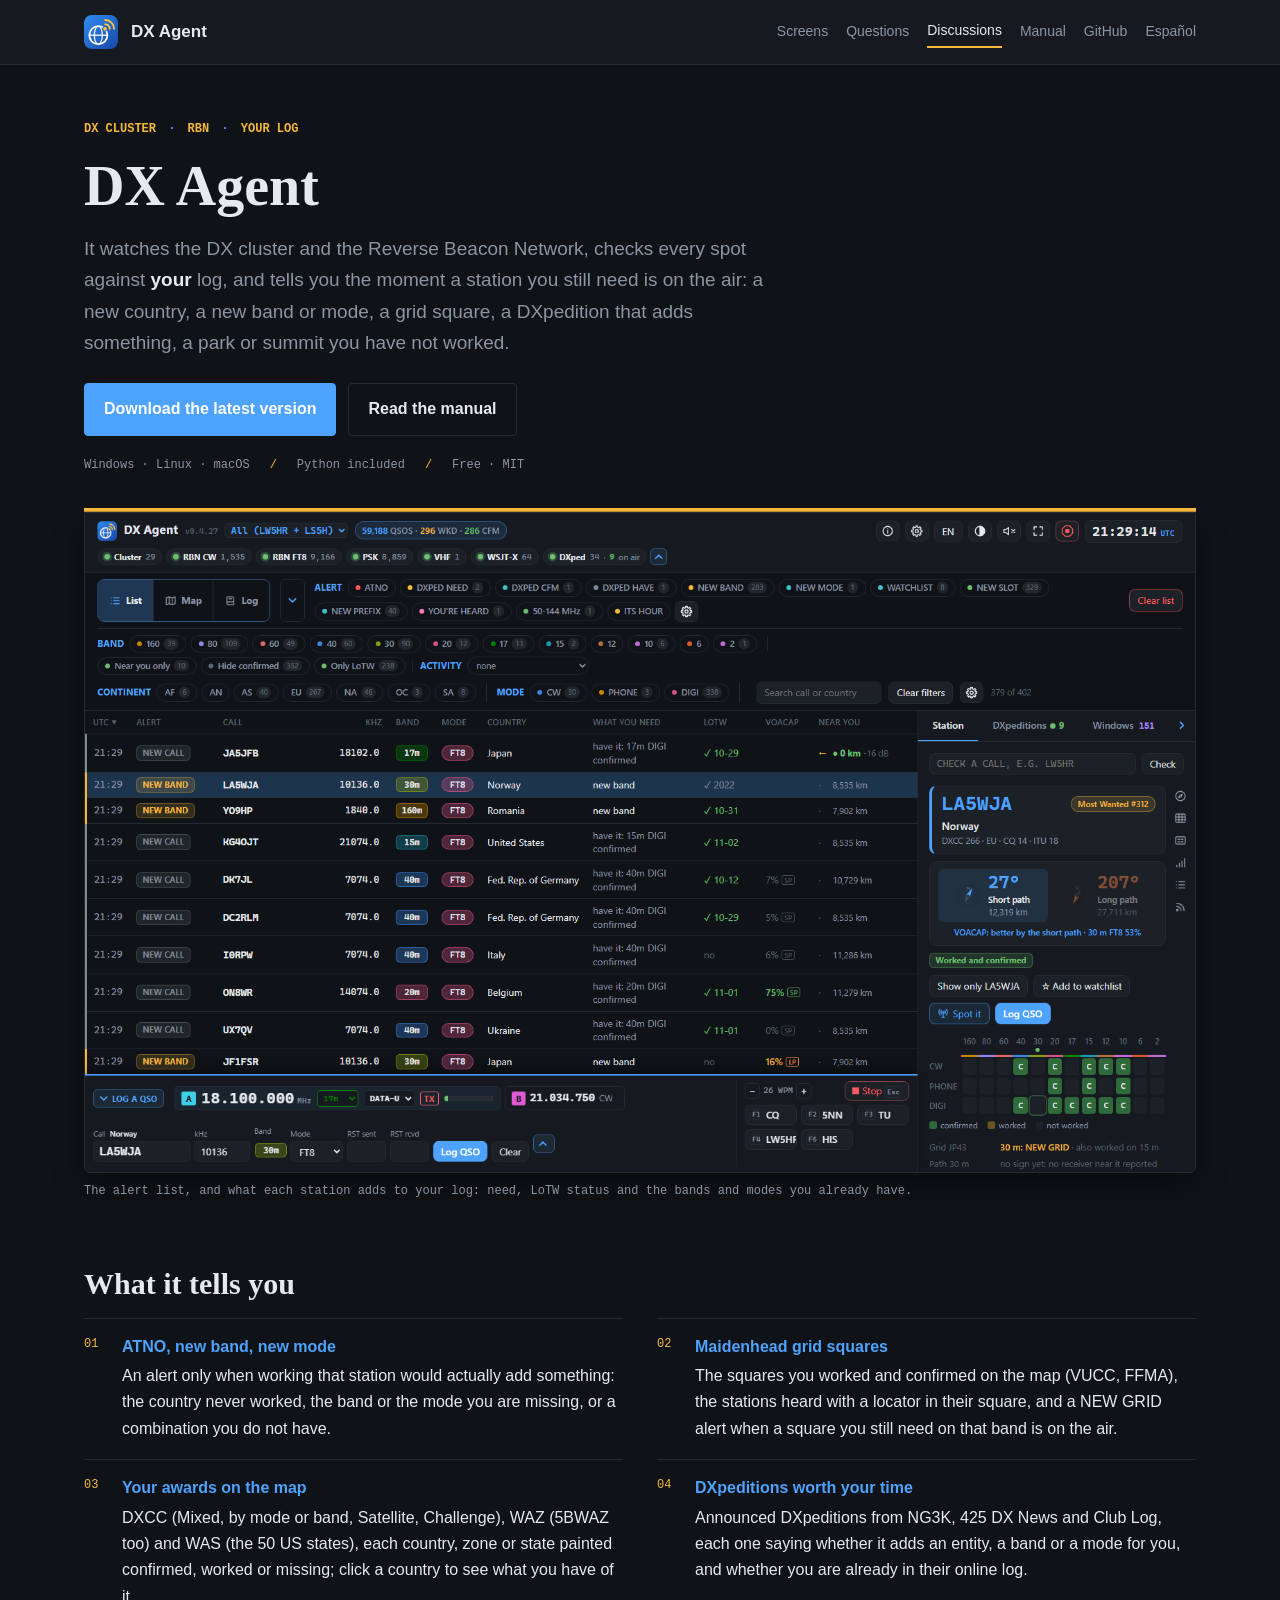
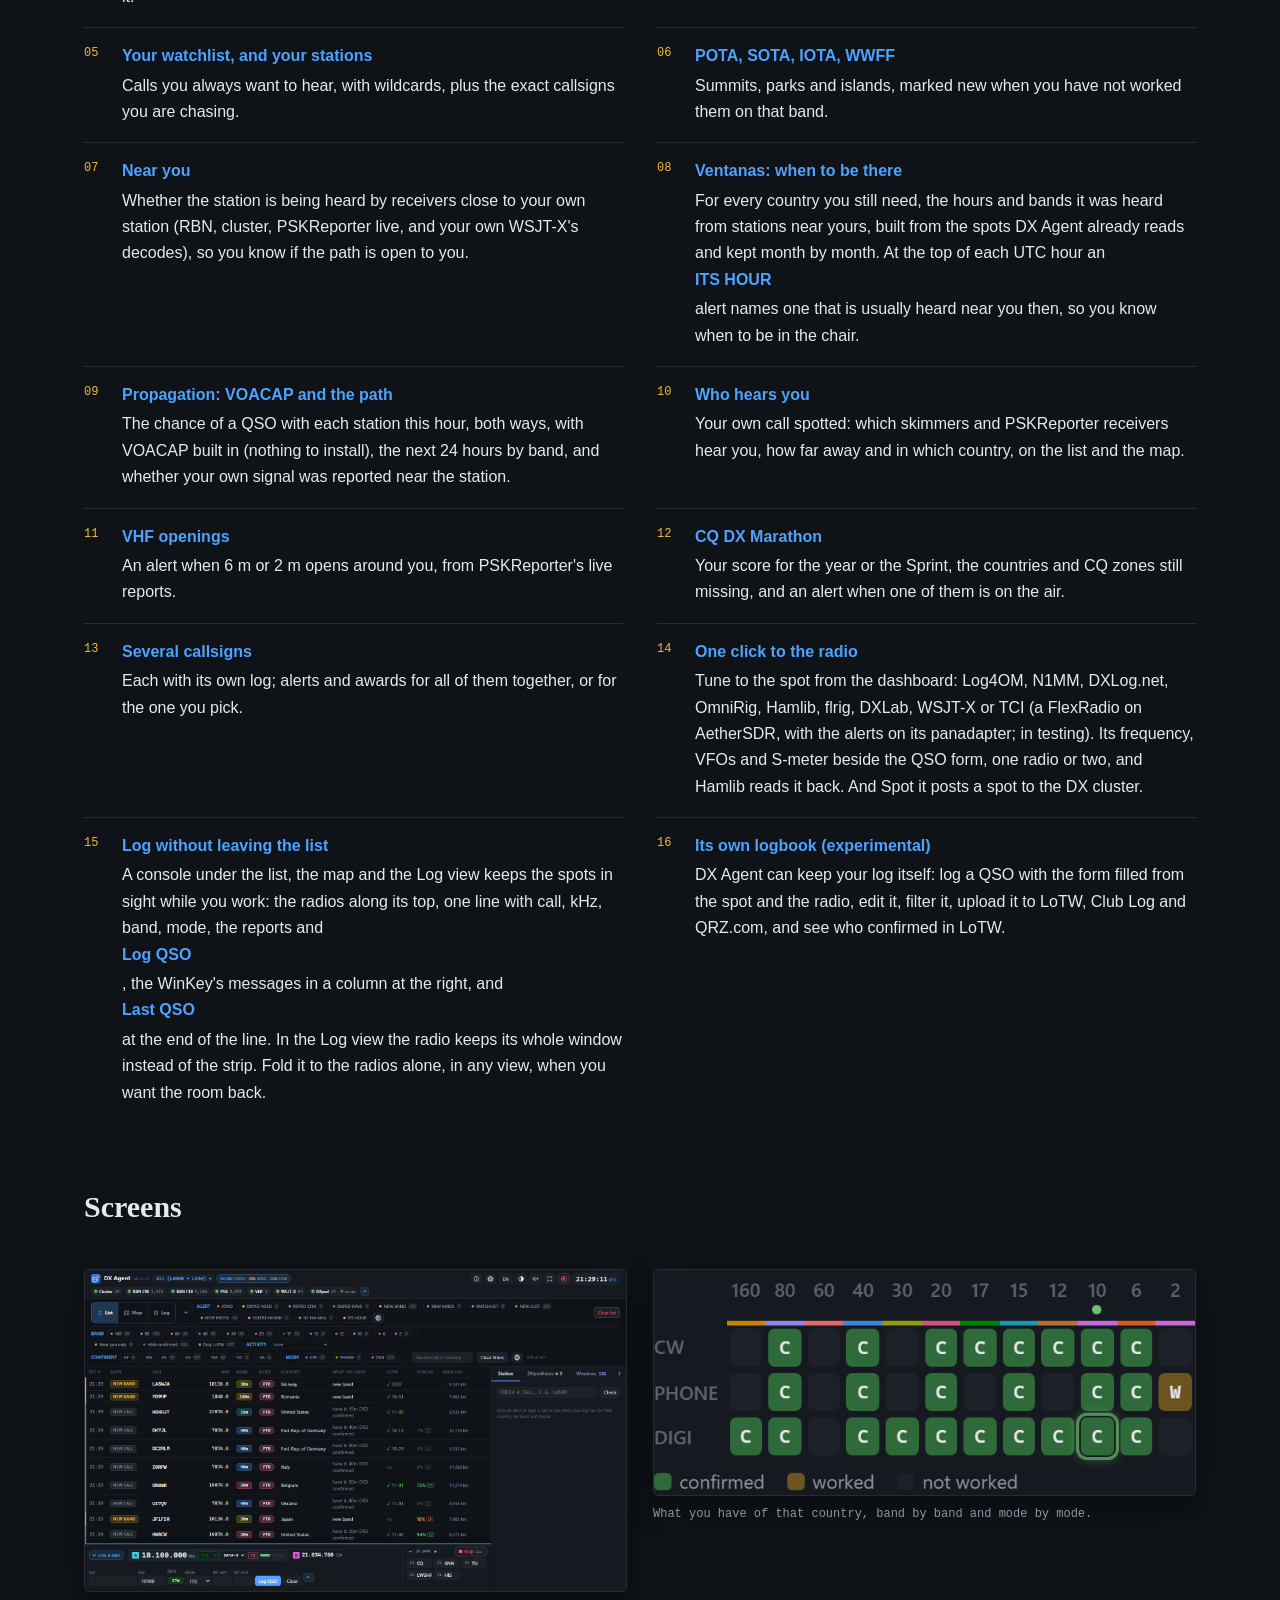
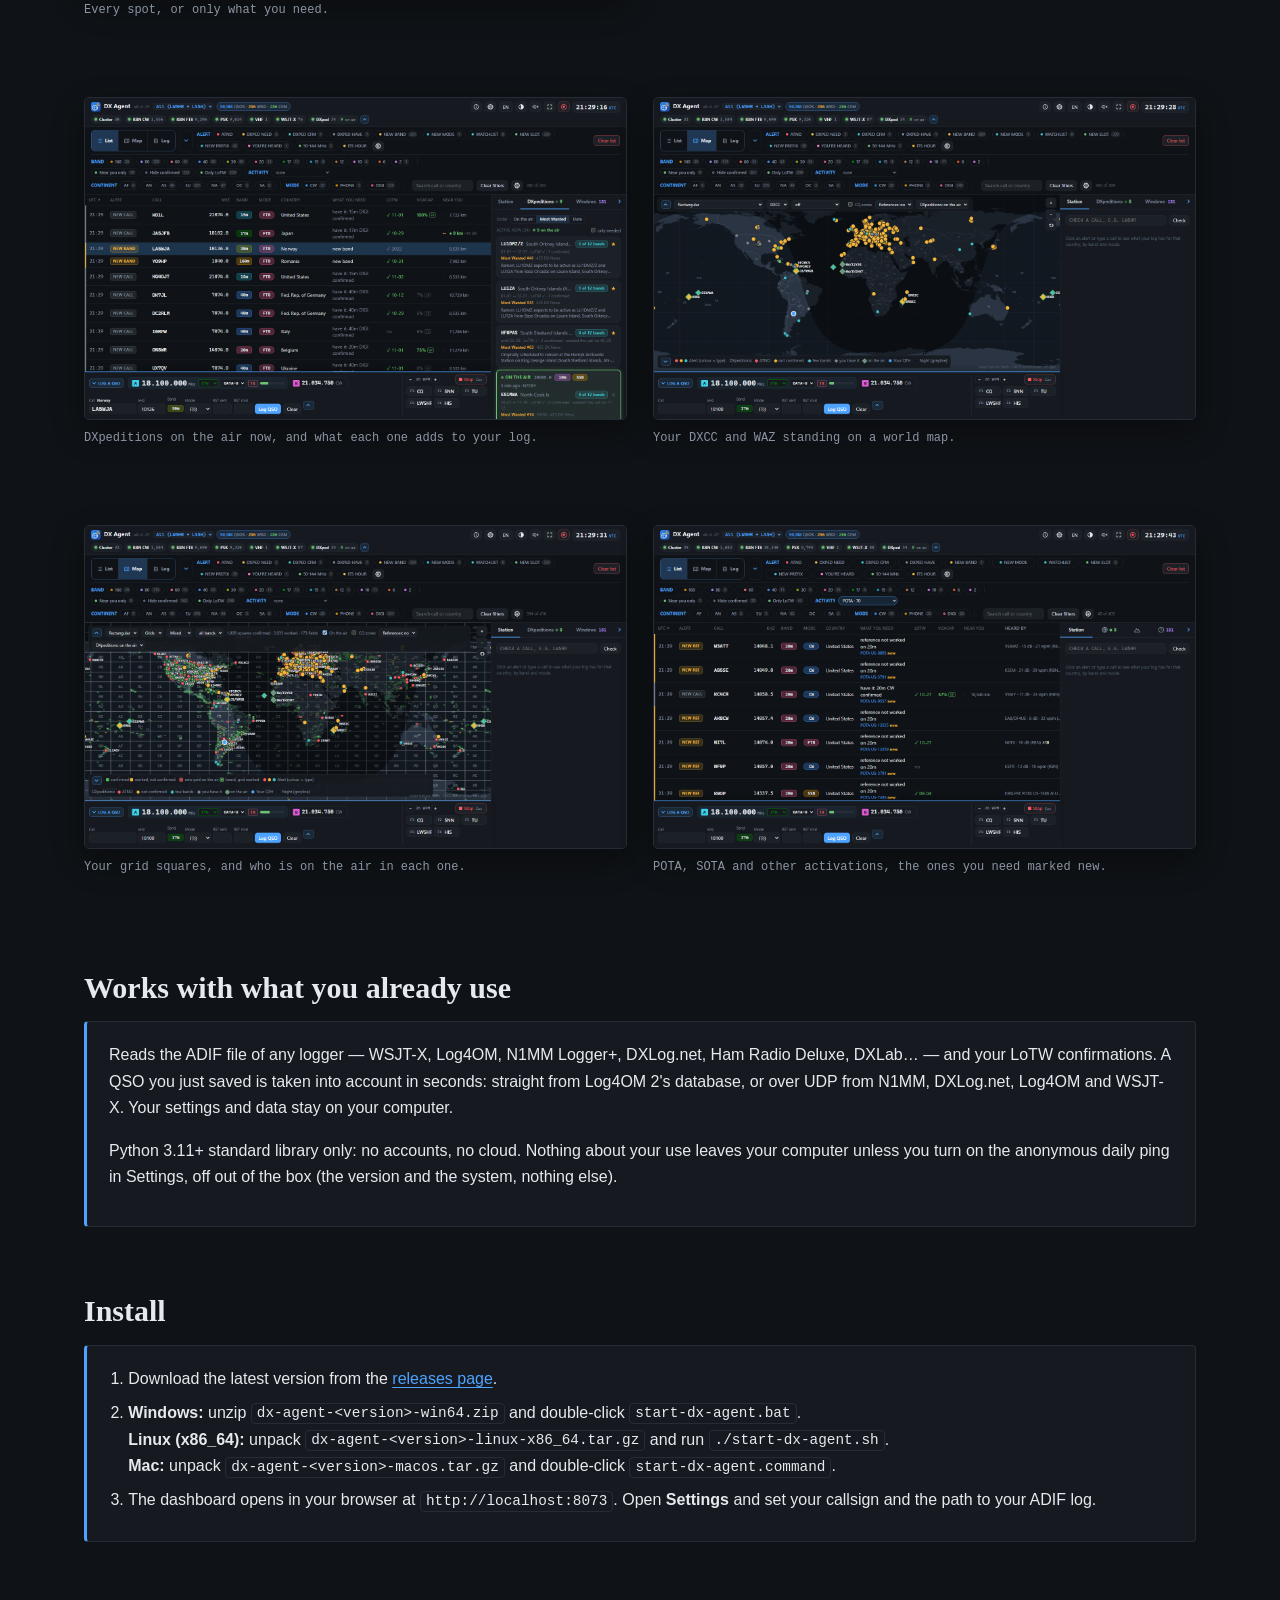
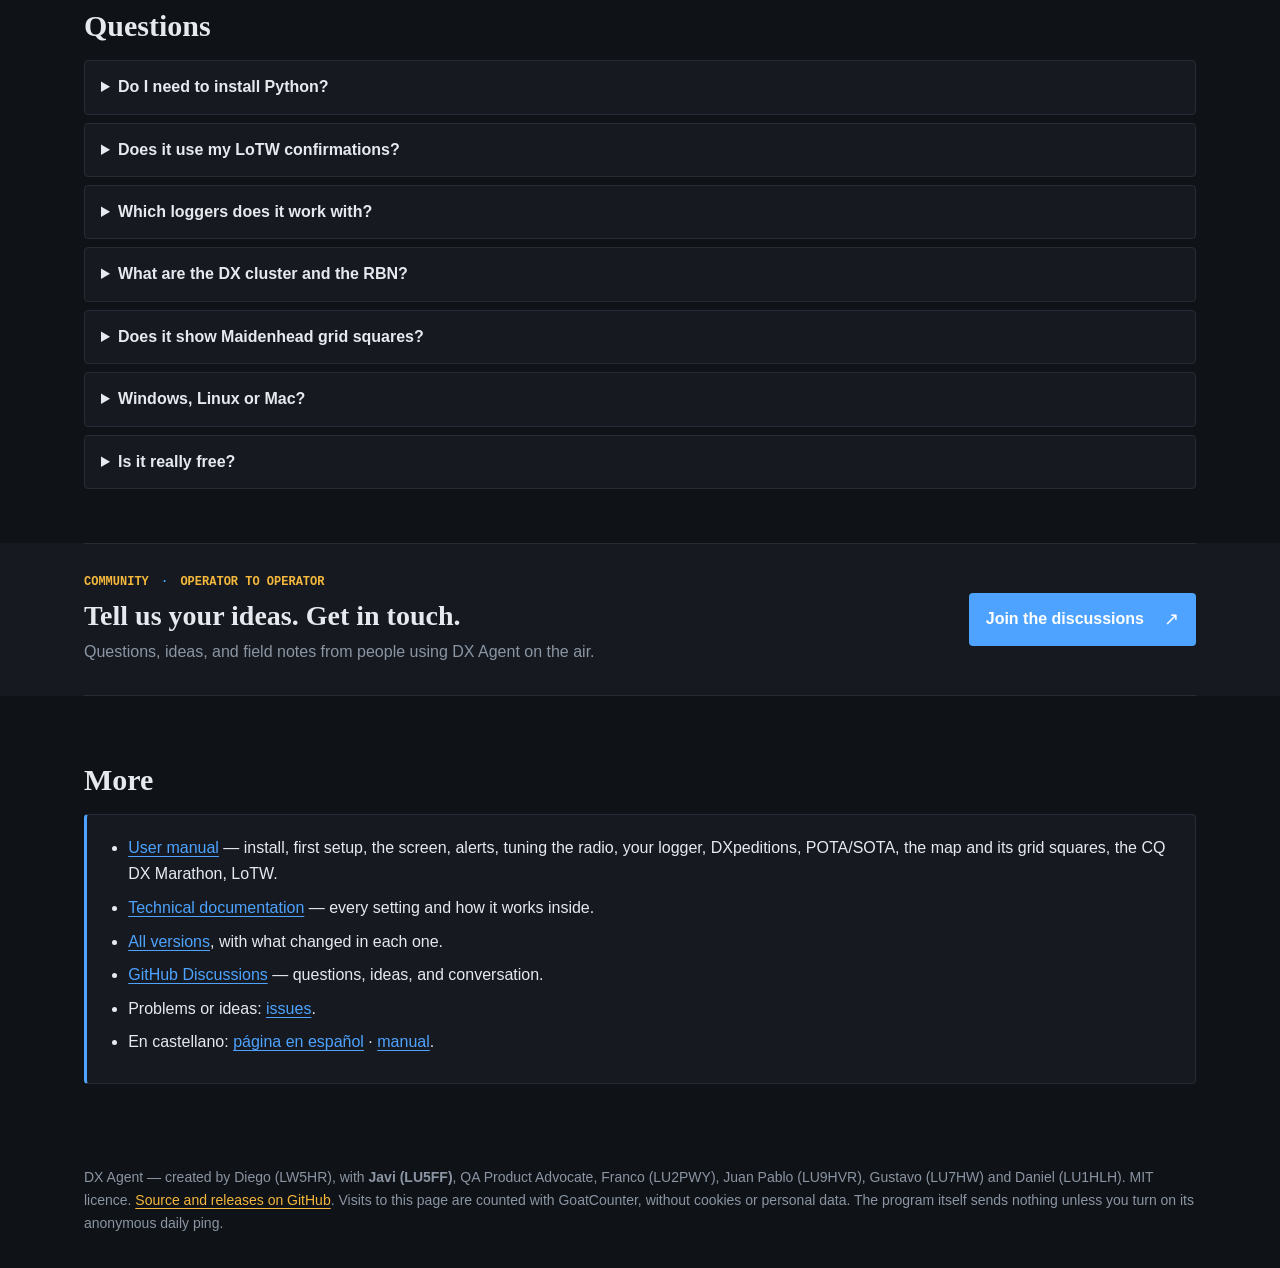
==== index.html @ 4dfa54d5 "Manual and page: 0.4.44: DXLab Commander when it doesn't report the PTT and split order, Ventanas fi" ====
<!DOCTYPE html>
<html lang="en">
<head>
<meta charset="utf-8">
<meta name="viewport" content="width=device-width, initial-scale=1">
<title>DX Agent — DX cluster and RBN alerts for what you still need</title>
<meta name="description" content="Free, open-source DX cluster and RBN spot watcher for Windows, Linux and Mac. Alerts when a DXCC entity, band, mode, grid square or DXpedition you need is on the air, with your DXCC, WAZ and grid squares on a map.">
<link rel="canonical" href="https://lw5hr.github.io/dx-agent-download/">
<link rel="alternate" hreflang="en" href="https://lw5hr.github.io/dx-agent-download/">
<link rel="alternate" hreflang="es" href="https://lw5hr.github.io/dx-agent-download/es/">
<link rel="alternate" hreflang="x-default" href="https://lw5hr.github.io/dx-agent-download/">
<link rel="icon" href="images/list.en.png" type="image/png">
<link rel="stylesheet" href="style.css?v=6acea93">
<meta property="og:type" content="website">
<meta property="og:title" content="DX Agent — DX cluster &amp; RBN alerts for what you still need">
<meta property="og:description" content="Free, open-source DX spot watcher for Windows, Linux and Mac: alerts for the DXCC entities, bands, modes and DXpeditions missing from your log.">
<meta property="og:url" content="https://lw5hr.github.io/dx-agent-download/">
<meta property="og:image" content="https://lw5hr.github.io/dx-agent-download/images/station.en.png">
<meta property="og:locale" content="en_US">
<meta property="og:locale:alternate" content="es_ES">
<meta name="twitter:card" content="summary_large_image">
<meta name="twitter:title" content="DX Agent — DX cluster &amp; RBN alerts for what you still need">
<meta name="twitter:description" content="Free, open-source DX spot watcher for Windows, Linux and Mac.">
<meta name="twitter:image" content="https://lw5hr.github.io/dx-agent-download/images/station.en.png">
<script type="application/ld+json">
{
  "@context": "https://schema.org",
  "@type": "SoftwareApplication",
  "name": "DX Agent",
  "applicationCategory": "UtilitiesApplication",
  "applicationSubCategory": "Amateur radio",
  "operatingSystem": "Windows, Linux, macOS",
  "description": "Watches the DX cluster and the Reverse Beacon Network, compares every spot against your ADIF log, and alerts you when a station you still need is on the air.",
  "url": "https://lw5hr.github.io/dx-agent-download/",
  "downloadUrl": "https://github.com/lw5hr/dx-agent-download/releases/latest",
  "softwareVersion": "0.4.44",
  "inLanguage": ["en", "es"],
  "license": "https://opensource.org/licenses/MIT",
  "isAccessibleForFree": true,
  "screenshot": "https://lw5hr.github.io/dx-agent-download/images/station.en.png",
  "offers": { "@type": "Offer", "price": "0", "priceCurrency": "USD" },
  "sameAs": ["https://github.com/lw5hr/dx-agent-download"]
}
</script>
<script type="application/ld+json">
{
  "@context": "https://schema.org",
  "@type": "FAQPage",
  "mainEntity": [
    { "@type": "Question", "name": "Do I need to install Python to run DX Agent?",
      "acceptedAnswer": { "@type": "Answer", "text": "No. The Windows zip, the Linux tarball and the Mac package each bring their own Python, so you unpack the file and start it. Nothing else to install." } },
    { "@type": "Question", "name": "Does DX Agent work with my LoTW confirmations?",
      "acceptedAnswer": { "@type": "Answer", "text": "Yes. It downloads your LoTW confirmations and merges them with your ADIF log, so an entity counts as confirmed even if your logger has not synced it yet. You can also use your LoTW uploads as the log, without an ADIF file." } },
    { "@type": "Question", "name": "Which loggers does it work with?",
      "acceptedAnswer": { "@type": "Answer", "text": "Any program that writes an ADIF file (WSJT-X, Log4OM, N1MM Logger+, DXLog.net, Ham Radio Deluxe, DXLab, and others). With Log4OM 2 a QSO is read straight from its database in about 10 seconds, and QSOs sent over UDP by N1MM, DXLog.net, Log4OM or WSJT-X count at once." } },
    { "@type": "Question", "name": "What is the DX cluster and what is the Reverse Beacon Network?",
      "acceptedAnswer": { "@type": "Answer", "text": "The DX cluster is where radio amateurs announce the stations they hear; the Reverse Beacon Network is a worldwide set of automatic receivers (skimmers) that decode CW and digital modes and report every station they hear. DX Agent listens to both and keeps the spots that matter to your log." } },
    { "@type": "Question", "name": "Does it run on Linux and macOS?",
      "acceptedAnswer": { "@type": "Answer", "text": "Yes. Windows, Linux (x86_64) and macOS each have their own package with Python inside. The Windows-only parts are Log4OM's live log and the Log4OM, N1MM, OmniRig and DXLab tuning targets; Hamlib, flrig and TCI work everywhere." } },
    { "@type": "Question", "name": "Does it show Maidenhead grid squares?",
      "acceptedAnswer": { "@type": "Answer", "text": "Yes. The map's Grids view paints the Maidenhead squares you worked and confirmed (VUCC rules, one band for VUCC or 6 m for FFMA), puts the stations heard with a locator in their square, from your WSJT-X's decodes and the RBN's FT8/FT4 spots, and a NEW GRID alert tells you when a square you still need on that band is on the air." } },
    { "@type": "Question", "name": "Is it free?",
      "acceptedAnswer": { "@type": "Answer", "text": "Yes, it is free and open source under the MIT licence, with no account and no cloud service: it runs on your own computer, and nothing about how you use it is sent unless you turn on the optional anonymous daily ping." } }
  ]
}
</script>
</head>
<body>

<header>
  <div class="wrap">
    <img src="images/logo.svg" alt="DX Agent" width="34" height="34">
    <span class="name">DX Agent</span>
    <nav>
      <a href="#screens">Screens</a>
      <a href="#faq">Questions</a>
      <a href="#discussions">Discussions</a>
      <a href="https://github.com/lw5hr/dx-agent-download/blob/main/MANUAL.en.md">Manual</a>
      <a href="https://github.com/lw5hr/dx-agent-download">GitHub</a>
      <a href="es/" hreflang="es" lang="es">Español</a>
    </nav>
  </div>
</header>

<main class="wrap">

  <section class="hero">
    <p class="eyebrow">DX cluster <span>·</span> RBN <span>·</span> your log</p>
    <h1>DX Agent</h1>
    <p class="lead">It watches the DX cluster and the Reverse Beacon Network, checks every spot
      against <strong>your</strong> log, and tells you the moment a station you still need is on the
      air: a new country, a new band or mode, a grid square, a DXpedition that adds something, a park
      or summit you have not worked.</p>
    <div class="cta">
      <a class="btn" href="https://github.com/lw5hr/dx-agent-download/releases/latest" data-goatcounter-click="download">Download the latest version</a>
      <a class="btn secondary" href="https://github.com/lw5hr/dx-agent-download/blob/main/MANUAL.en.md">Read the manual</a>
    </div>
    <p class="hero-meta"><span>Windows · Linux · macOS</span><span>Python included</span><span>Free · MIT</span></p>
  </section>

  <figure>
    <img src="images/station.en.png" alt="DX Agent: the alert list with a station picked, and the Station tab showing what you have of that country by band and mode, its LoTW status, the beam headings and a one-click Log QSO" width="1000" loading="eager">
    <figcaption>The alert list, and what each station adds to your log: need, LoTW status and the
      bands and modes you already have.</figcaption>
  </figure>

  <h2>What it tells you</h2>
  <ul class="features">
    <li><b>ATNO, new band, new mode</b> An alert only when working that station would actually add
      something: the country never worked, the band or the mode you are missing, or a combination
      you do not have.</li>
    <li><b>Maidenhead grid squares</b> The squares you worked and confirmed on the map (VUCC,
      FFMA), the stations heard with a locator in their square, and a NEW GRID alert when a square
      you still need on that band is on the air.</li>
    <li><b>Your awards on the map</b> DXCC (Mixed, by mode or band, Satellite, Challenge), WAZ
      (5BWAZ too) and WAS (the 50 US states), each country, zone or state painted confirmed, worked
      or missing; click a country to see what you have of it.</li>
    <li><b>DXpeditions worth your time</b> Announced DXpeditions from NG3K, 425 DX News and Club Log,
      each one saying whether it adds an entity, a band or a mode for you, and whether you are
      already in their online log.</li>
    <li><b>Your watchlist, and your stations</b> Calls you always want to hear, with wildcards, plus
      the exact callsigns you are chasing.</li>
    <li><b>POTA, SOTA, IOTA, WWFF</b> Summits, parks and islands, marked new when you have not worked
      them on that band.</li>
    <li><b>Near you</b> Whether the station is being heard by receivers close to your own station
      (RBN, cluster, PSKReporter live, and your own WSJT-X's decodes), so you know if the path is
      open to you.</li>
    <li><b>Ventanas: when to be there</b> For every country you still need, the hours and bands it was
      heard from stations near yours, built from the spots DX Agent already reads and kept month by
      month. At the top of each UTC hour an <b>ITS HOUR</b> alert names one that is usually heard near
      you then, so you know when to be in the chair.</li>
    <li><b>Propagation: VOACAP and the path</b> The chance of a QSO with each station this hour, both
      ways, with VOACAP built in (nothing to install), the next 24 hours by band, and whether your
      own signal was reported near the station.</li>
    <li><b>Who hears you</b> Your own call spotted: which skimmers and PSKReporter receivers hear
      you, how far away and in which country, on the list and the map.</li>
    <li><b>VHF openings</b> An alert when 6 m or 2 m opens around you, from PSKReporter's live
      reports.</li>
    <li><b>CQ DX Marathon</b> Your score for the year or the Sprint, the countries and CQ zones still
      missing, and an alert when one of them is on the air.</li>
    <li><b>Several callsigns</b> Each with its own log; alerts and awards for all of them together,
      or for the one you pick.</li>
    <li><b>One click to the radio</b> Tune to the spot from the dashboard: Log4OM, N1MM, DXLog.net,
      OmniRig, Hamlib, flrig, DXLab, WSJT-X or TCI (a FlexRadio on AetherSDR, with the alerts on its
      panadapter; in testing). Its frequency, VFOs and S-meter beside the QSO form, one radio or two,
      and Hamlib reads it back. And Spot it posts a spot to the DX cluster.</li>
    <li><b>Log without leaving the list</b> A console under the list, the map and the Log view keeps
      the spots in sight while you work: the radios along its top, one line with call, kHz, band, mode,
      the reports and <b>Log QSO</b>, the WinKey's messages in a column at the right, and
      <b>Last QSO</b> at the end of the line. In the Log view the radio keeps its whole window instead
      of the strip. Fold it to the radios alone, in any view, when you want the room back.</li>
    <li><b>Its own logbook (experimental)</b> DX Agent can keep your log itself: log a QSO with the
      form filled from the spot and the radio, edit it, filter it, upload it to LoTW, Club Log and QRZ.com, and
      see who confirmed in LoTW.</li>
  </ul>

  <h2 id="screens">Screens</h2>
  <div class="grid2">
    <figure>
      <img src="images/list.en.png" alt="DX Agent: the spot list, filtered to the stations still needed, with band and mode chips" loading="lazy">
      <figcaption>Every spot, or only what you need.</figcaption>
    </figure>
    <figure>
      <img src="images/grid-onair.en.png" alt="DX Agent: the band and mode grid, with a green ring on the band where the station is on the air now" loading="lazy">
      <figcaption>What you have of that country, band by band and mode by mode.</figcaption>
    </figure>
    <figure>
      <img src="images/dxpeditions.en.png" alt="DX Agent: the DXpeditions tab, with the ones on the air now and what each adds to the log" loading="lazy">
      <figcaption>DXpeditions on the air now, and what each one adds to your log.</figcaption>
    </figure>
    <figure>
      <img src="images/map.en.png" alt="DX Agent: the world map with the alerts, the DXpeditions on the air, your own station and the night side" loading="lazy">
      <figcaption>Your DXCC and WAZ standing on a world map.</figcaption>
    </figure>
    <figure>
      <img src="images/grids.en.png" alt="DX Agent: the map's Grids view, with the grid squares worked and confirmed and the stations on the air in their square" loading="lazy">
      <figcaption>Your grid squares, and who is on the air in each one.</figcaption>
    </figure>
    <figure>
      <img src="images/activity.en.png" alt="DX Agent: the alert list filtered to activations, with the parks and summits not worked marked new" loading="lazy">
      <figcaption>POTA, SOTA and other activations, the ones you need marked new.</figcaption>
    </figure>
  </div>

  <h2>Works with what you already use</h2>
  <div class="card">
    <p>Reads the ADIF file of any logger — WSJT-X, Log4OM, N1MM Logger+, DXLog.net, Ham Radio
      Deluxe, DXLab… — and your LoTW confirmations. A QSO you just saved is taken into account in
      seconds: straight from Log4OM 2's database, or over UDP from N1MM, DXLog.net, Log4OM and
      WSJT-X. Your settings and data stay on your computer.</p>
    <p class="small">Python 3.11+ standard library only: no accounts, no cloud. Nothing about your use leaves your computer unless you turn on the anonymous daily ping in Settings, off out of the box (the version and the system, nothing else).</p>
  </div>

  <h2>Install</h2>
  <div class="card">
    <ol>
      <li>Download the latest version from the
        <a href="https://github.com/lw5hr/dx-agent-download/releases/latest" data-goatcounter-click="download-install">releases page</a>.</li>
      <li><b>Windows:</b> unzip <code>dx-agent-&lt;version&gt;-win64.zip</code> and double-click
        <code>start-dx-agent.bat</code>.<br>
        <b>Linux (x86_64):</b> unpack <code>dx-agent-&lt;version&gt;-linux-x86_64.tar.gz</code> and run
        <code>./start-dx-agent.sh</code>.<br>
        <b>Mac:</b> unpack <code>dx-agent-&lt;version&gt;-macos.tar.gz</code> and double-click
        <code>start-dx-agent.command</code>.</li>
      <li>The dashboard opens in your browser at <code>http://localhost:8073</code>. Open
        <b>Settings</b> and set your callsign and the path to your ADIF log.</li>
    </ol>
  </div>

  <h2 id="faq">Questions</h2>
  <details>
    <summary>Do I need to install Python?</summary>
    <p>No. Each package brings its own Python: you unpack it and start it. Nothing else to install.</p>
  </details>
  <details>
    <summary>Does it use my LoTW confirmations?</summary>
    <p>Yes. With your LoTW password it downloads your confirmations and merges them with your log, so
      an entity counts as confirmed even if your logger has not synced it yet. It can also use your
      LoTW uploads as the log, with no ADIF file at all.</p>
  </details>
  <details>
    <summary>Which loggers does it work with?</summary>
    <p>Any program that writes an ADIF file. With Log4OM 2 a QSO is read straight from its database
      within about 10 seconds; QSOs that N1MM Logger+, DXLog.net, Log4OM or WSJT-X send over UDP
      count at once.</p>
  </details>
  <details>
    <summary>What are the DX cluster and the RBN?</summary>
    <p>The DX cluster is where radio amateurs announce the stations they hear. The Reverse Beacon
      Network is a worldwide set of automatic receivers that decode CW and digital modes and report
      every station they hear. DX Agent listens to both and keeps what matters to your log.</p>
  </details>
  <details>
    <summary>Does it show Maidenhead grid squares?</summary>
    <p>Yes. The map's <b>Grids</b> view paints the Maidenhead squares you worked and confirmed (VUCC
      rules: one band for VUCC, 6 m for FFMA) and puts the stations heard with a locator in their
      square, from your WSJT-X's decodes and the RBN's FT8/FT4 spots. A <b>NEW GRID</b> alert tells
      you when a square you still need on that band is on the air.</p>
  </details>
  <details>
    <summary>Windows, Linux or Mac?</summary>
    <p>All three, each with its own package. The Windows-only parts are Log4OM's live log and the
      Log4OM, N1MM, OmniRig and DXLab tuning targets; Hamlib, flrig and TCI work everywhere.</p>
  </details>
  <details>
    <summary>Is it really free?</summary>
    <p>Yes: MIT licence, no account, no cloud service. It runs on your computer, and nothing about your use is sent unless you turn on the anonymous daily ping, off out of the box: then it is the version and the system, once a day.</p>
  </details>

  <section class="community" id="discussions" aria-labelledby="community-title">
    <div class="community-inner">
      <div>
        <p class="eyebrow">Community <span>·</span> operator to operator</p>
        <h2 id="community-title">Tell us your ideas. Get in touch.</h2>
        <p>Questions, ideas, and field notes from people using DX Agent on the air.</p>
      </div>
      <a class="community-btn" href="https://github.com/lw5hr/dx-agent-download/discussions">Join the discussions <span aria-hidden="true">↗</span></a>
    </div>
  </section>

  <h2>More</h2>
  <div class="card">
    <ul>
      <li><a href="https://github.com/lw5hr/dx-agent-download/blob/main/MANUAL.en.md">User manual</a>
        — install, first setup, the screen, alerts, tuning the radio, your logger, DXpeditions,
        POTA/SOTA, the map and its grid squares, the CQ DX Marathon, LoTW.</li>
      <li><a href="https://github.com/lw5hr/dx-agent-download/blob/main/docs/DOCUMENTATION.md">Technical documentation</a>
        — every setting and how it works inside.</li>
      <li><a href="https://github.com/lw5hr/dx-agent-download/releases" data-goatcounter-click="all-versions">All versions</a>, with what
        changed in each one.</li>
      <li><a href="https://github.com/lw5hr/dx-agent-download/discussions">GitHub Discussions</a> — questions, ideas, and conversation.</li>
      <li>Problems or ideas: <a href="https://github.com/lw5hr/dx-agent-download/issues">issues</a>.</li>
      <li lang="es">En castellano: <a href="es/" hreflang="es">página en español</a> ·
        <a href="https://github.com/lw5hr/dx-agent-download/blob/main/MANUAL.es.md" hreflang="es">manual</a>.</li>
    </ul>
  </div>

</main>

<footer>
  <div class="wrap">
    DX Agent — created by Diego (LW5HR), with <strong>Javi (LU5FF)</strong>, QA Product Advocate, Franco (LU2PWY),
    Juan Pablo (LU9HVR), Gustavo (LU7HW) and Daniel (LU1HLH). MIT licence.
    <a href="https://github.com/lw5hr/dx-agent-download">Source and releases on GitHub</a>.
    Visits to this page are counted with GoatCounter, without cookies or personal data. The program itself sends nothing unless you turn on its anonymous daily ping.
  </div>
</footer>

<!-- Visits and download clicks, counted by GoatCounter (no cookies, no personal data):
     https://lw5hr.goatcounter.com
     The program's anonymous ping, only with ui.telemetry on, counts at /ping/<version>/<system>. -->
<script data-goatcounter="https://lw5hr.goatcounter.com/count"
        async src="https://gc.zgo.at/count.js"></script>
</body>
</html>
---- style.css ----
/* Lightweight product site: no remote fonts or scripts needed for the page to read well. */
:root {
  --bg: #0f1216; --panel: #161a20; --panel-2: #1c2128; --text: #e6e9ee; --muted: #8b95a3; --line: #262c35;
  --accent: #4da3ff; --accent-text: #fff; --signal: #f5b83d; --good: #6cc070;
  --hero: #0f1216; --community: #161a20; --shadow: 0 12px 32px rgba(0,0,0,.32);
  --mono: ui-monospace, SFMono-Regular, "SF Mono", Menlo, Consolas, monospace;
}
* { box-sizing: border-box; }
html { scroll-behavior: smooth; overflow-x: clip; }
body {
  margin: 0; background: var(--bg); color: var(--text);
  font: 16px/1.65 "Avenir Next", "Trebuchet MS", sans-serif;
}
.wrap { width: min(1160px, 100%); margin: 0 auto; padding: 0 24px; }
a { color: var(--accent); text-underline-offset: 3px; }
a:hover { color: var(--signal); }
h1, h2, h3 { font-family: Georgia, "Times New Roman", serif; line-height: 1.18; margin: 0 0 .55em; letter-spacing: 0; }
h1 { font-size: 54px; }
h2 { font-size: 30px; margin-top: 2.2em; }
h3 { font-size: 20px; }
p { margin: 0 0 1em; }
code { font-family: var(--mono); font-size: .9em; background: var(--panel); border: 1px solid var(--line); border-radius: 4px; padding: .1em .35em; }

header { border-bottom: 1px solid var(--line); background: var(--panel); position: sticky; top: 0; z-index: 5; }
header .wrap { display: flex; align-items: center; gap: 13px; min-height: 64px; flex-wrap: wrap; padding-top: 8px; padding-bottom: 8px; }
header img { width: 34px; height: 34px; border-radius: 7px; object-fit: cover; }
header .name { font-weight: 800; font-size: 17px; }
header nav { margin-left: auto; display: flex; gap: 18px; align-items: center; font-size: 14px; flex-wrap: wrap; }
header nav a { color: var(--muted); text-decoration: none; }
header nav a:hover, header nav a[href*="#discussions"], header nav a[href*="#discusiones"] { color: var(--text); }
header nav a[href*="#discussions"], header nav a[href*="#discusiones"] { border-bottom: 2px solid var(--signal); padding: 3px 0; }

.hero {
  position: relative; padding: 56px 0 34px; color: var(--text); background: var(--hero);
  border-bottom: 4px solid var(--signal); box-shadow: 0 0 0 100vmax var(--hero); clip-path: inset(0 -100vmax);
}
.eyebrow { font: 700 12px/1.4 var(--mono); letter-spacing: 0; text-transform: uppercase; color: var(--signal); margin: 0 0 15px; }
.eyebrow span { color: var(--accent); padding: 0 5px; }
.hero h1 { margin-bottom: 14px; font-size: 56px; }
.lead { font-size: 19px; color: var(--muted); max-width: 66ch; margin-bottom: 0; }
.hero strong { color: var(--text); }
.cta { display: flex; gap: 12px; align-items: center; flex-wrap: wrap; margin: 25px 0 20px; }
.btn {
  display: inline-block; background: var(--accent); color: var(--accent-text); text-decoration: none;
  font-weight: 750; padding: 12px 19px; border: 1px solid var(--accent); border-radius: 4px;
}
.btn:hover { color: var(--accent-text); filter: brightness(1.12); }
.btn.secondary { background: transparent; color: var(--text); border-color: var(--line); }
.btn.secondary:hover { border-color: var(--accent); color: var(--accent); filter: none; }
.hero-meta { display: flex; flex-wrap: wrap; gap: 8px 20px; color: var(--muted); font: 12px/1.5 var(--mono); margin: 0; }
.hero-meta span + span::before { content: "/"; color: var(--signal); margin-right: 20px; }

figure { margin: 28px 0; }
.hero + figure { margin-top: 0; }
figure img { width: 100%; height: auto; display: block; border: 1px solid var(--line); border-radius: 0 0 6px 6px; box-shadow: var(--shadow); }
.grid2 figure img { border-radius: 5px; }
figcaption { font: 12px/1.5 var(--mono); color: var(--muted); margin-top: 9px; }
.grid2 { display: grid; gap: 22px 26px; grid-template-columns: 1fr 1fr; }

ul.features { list-style: none; padding: 0; margin: 0; display: grid; grid-template-columns: 1fr 1fr; gap: 0 34px; counter-reset: feature; }
ul.features li { counter-increment: feature; position: relative; border-top: 1px solid var(--line); padding: 15px 0 17px 38px; }
ul.features li::before { content: counter(feature, decimal-leading-zero); position: absolute; left: 0; top: 17px; color: var(--signal); font: 12px/1.4 var(--mono); }
ul.features b { display: block; color: var(--accent); font-size: 16px; margin-bottom: 3px; }

.card { background: var(--panel); border: 1px solid var(--line); border-left: 3px solid var(--accent); border-radius: 4px; padding: 20px 22px; }
.card ol, .card ul { margin: 0; padding-left: 1.2em; }
.card li { margin-bottom: .45em; }

details { background: var(--panel); border: 1px solid var(--line); border-radius: 4px; padding: 13px 16px; margin-bottom: 8px; }
details[open] { border-left: 3px solid var(--signal); }
details summary { cursor: pointer; font-weight: 700; }
details p { margin: 10px 0 0; color: var(--muted); }

.community {
  position: relative; margin: 54px 0 0; scroll-margin-top: 82px; background: var(--community);
  border-block: 1px solid var(--line); box-shadow: 0 0 0 100vmax var(--community); clip-path: inset(0 -100vmax);
}
.community-inner { width: 100%; margin: 0; padding: 30px 0; display: flex; align-items: center; justify-content: space-between; gap: 28px; }
.community .eyebrow { margin-bottom: 8px; }
.community h2 { margin: 0 0 7px; font-size: 28px; }
.community p:not(.eyebrow) { margin: 0; color: var(--muted); }
.community-btn { flex: none; display: inline-flex; align-items: center; gap: 20px; padding: 13px 17px; border-radius: 4px; background: var(--accent); color: var(--accent-text); font-weight: 750; text-decoration: none; }
.community-btn:hover { background: var(--signal); color: #fff; }
.community-btn span { font: 18px/1 var(--mono); }

footer { width: 100%; margin: 58px 0 0; padding: 24px 0 34px; background: var(--hero); color: var(--muted); font-size: 14px; }
footer a { color: var(--signal); }

@media (max-width: 760px) {
  .wrap { padding-inline: 18px; }
  header .wrap { gap: 9px; }
  header nav { width: 100%; margin-left: 0; gap: 8px 15px; font-size: 13px; }
  .hero { padding: 42px 0 26px; }
  .hero h1 { font-size: 44px; }
  .lead { font-size: 17px; }
  .cta { margin-top: 20px; }
  .btn { padding: 11px 14px; }
  .hero-meta { gap: 6px 12px; font-size: 11px; }
  .hero-meta span + span::before { margin-right: 12px; }
  h2 { font-size: 26px; margin-top: 1.9em; }
  .grid2, ul.features { grid-template-columns: 1fr; }
  .community-inner { padding: 25px 0; align-items: flex-start; flex-direction: column; gap: 18px; }
  .community h2 { font-size: 25px; }
  footer .wrap { padding-inline: 18px; }
}
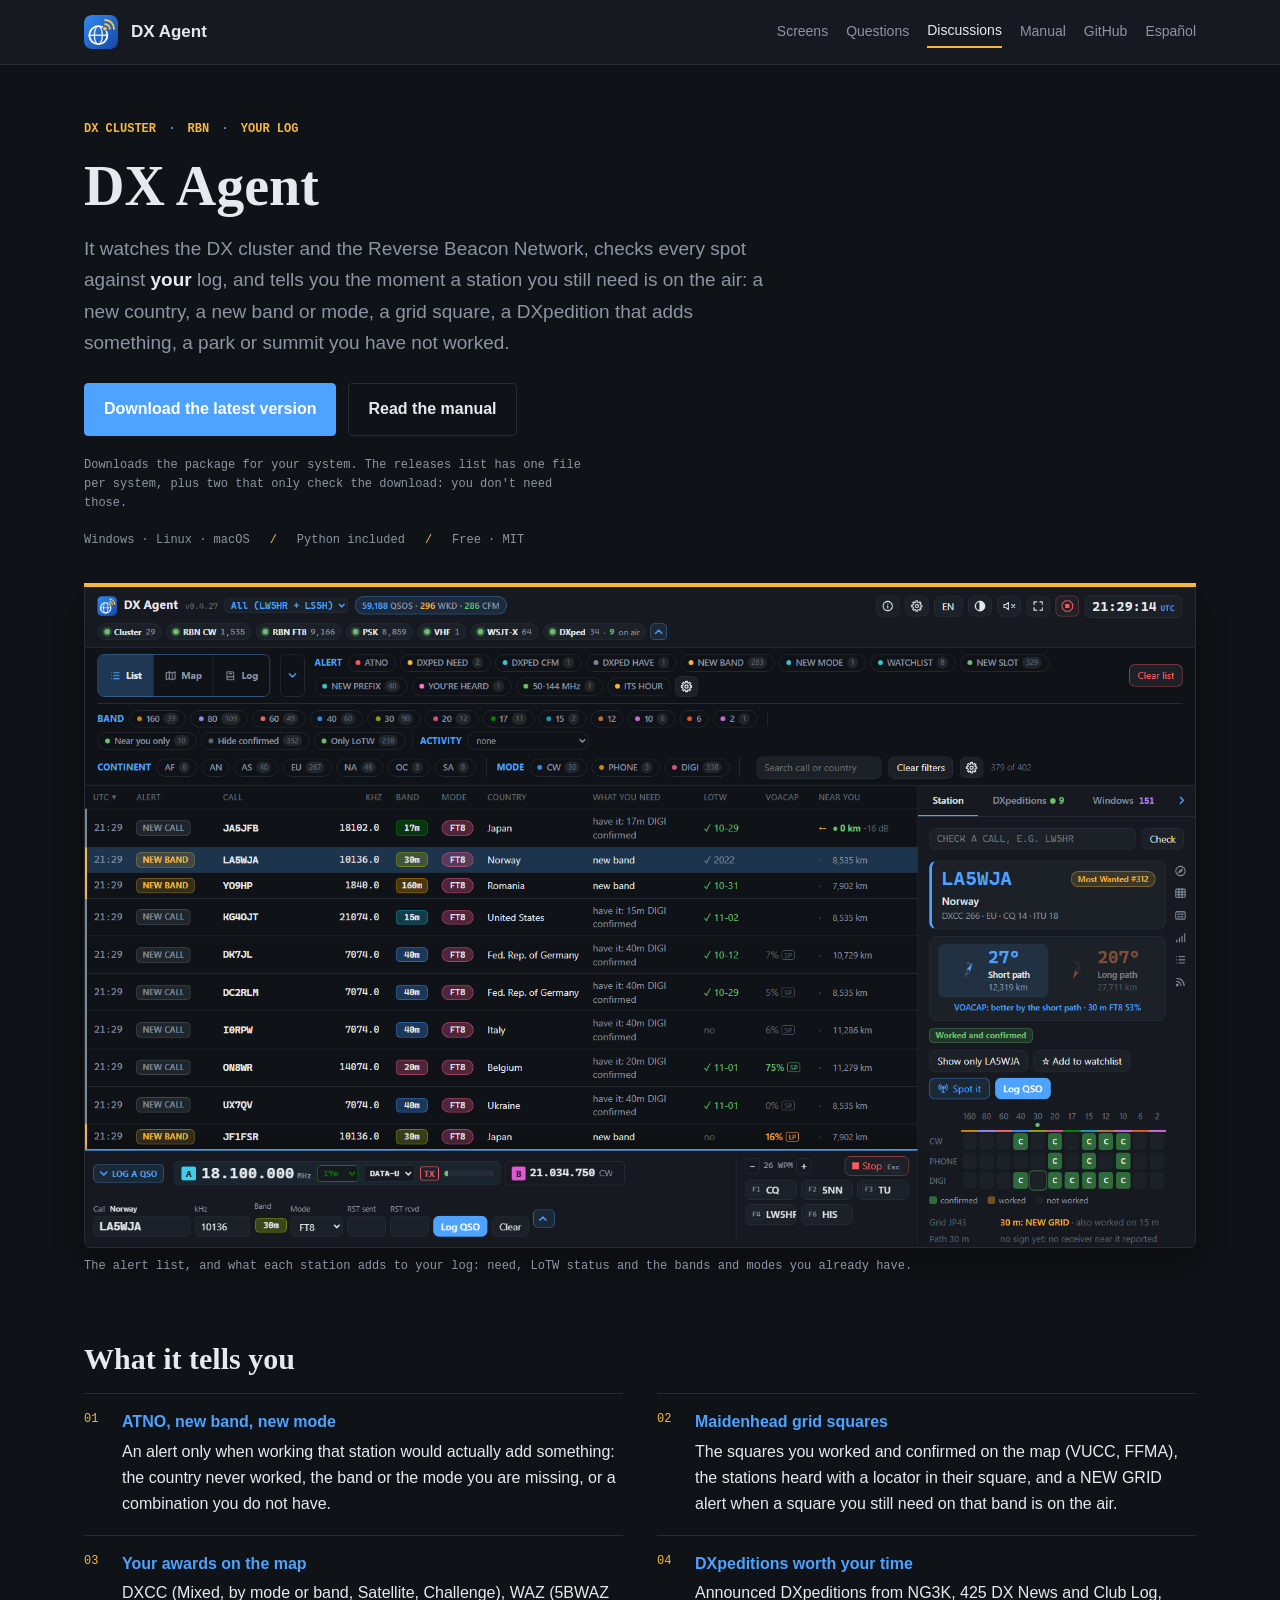
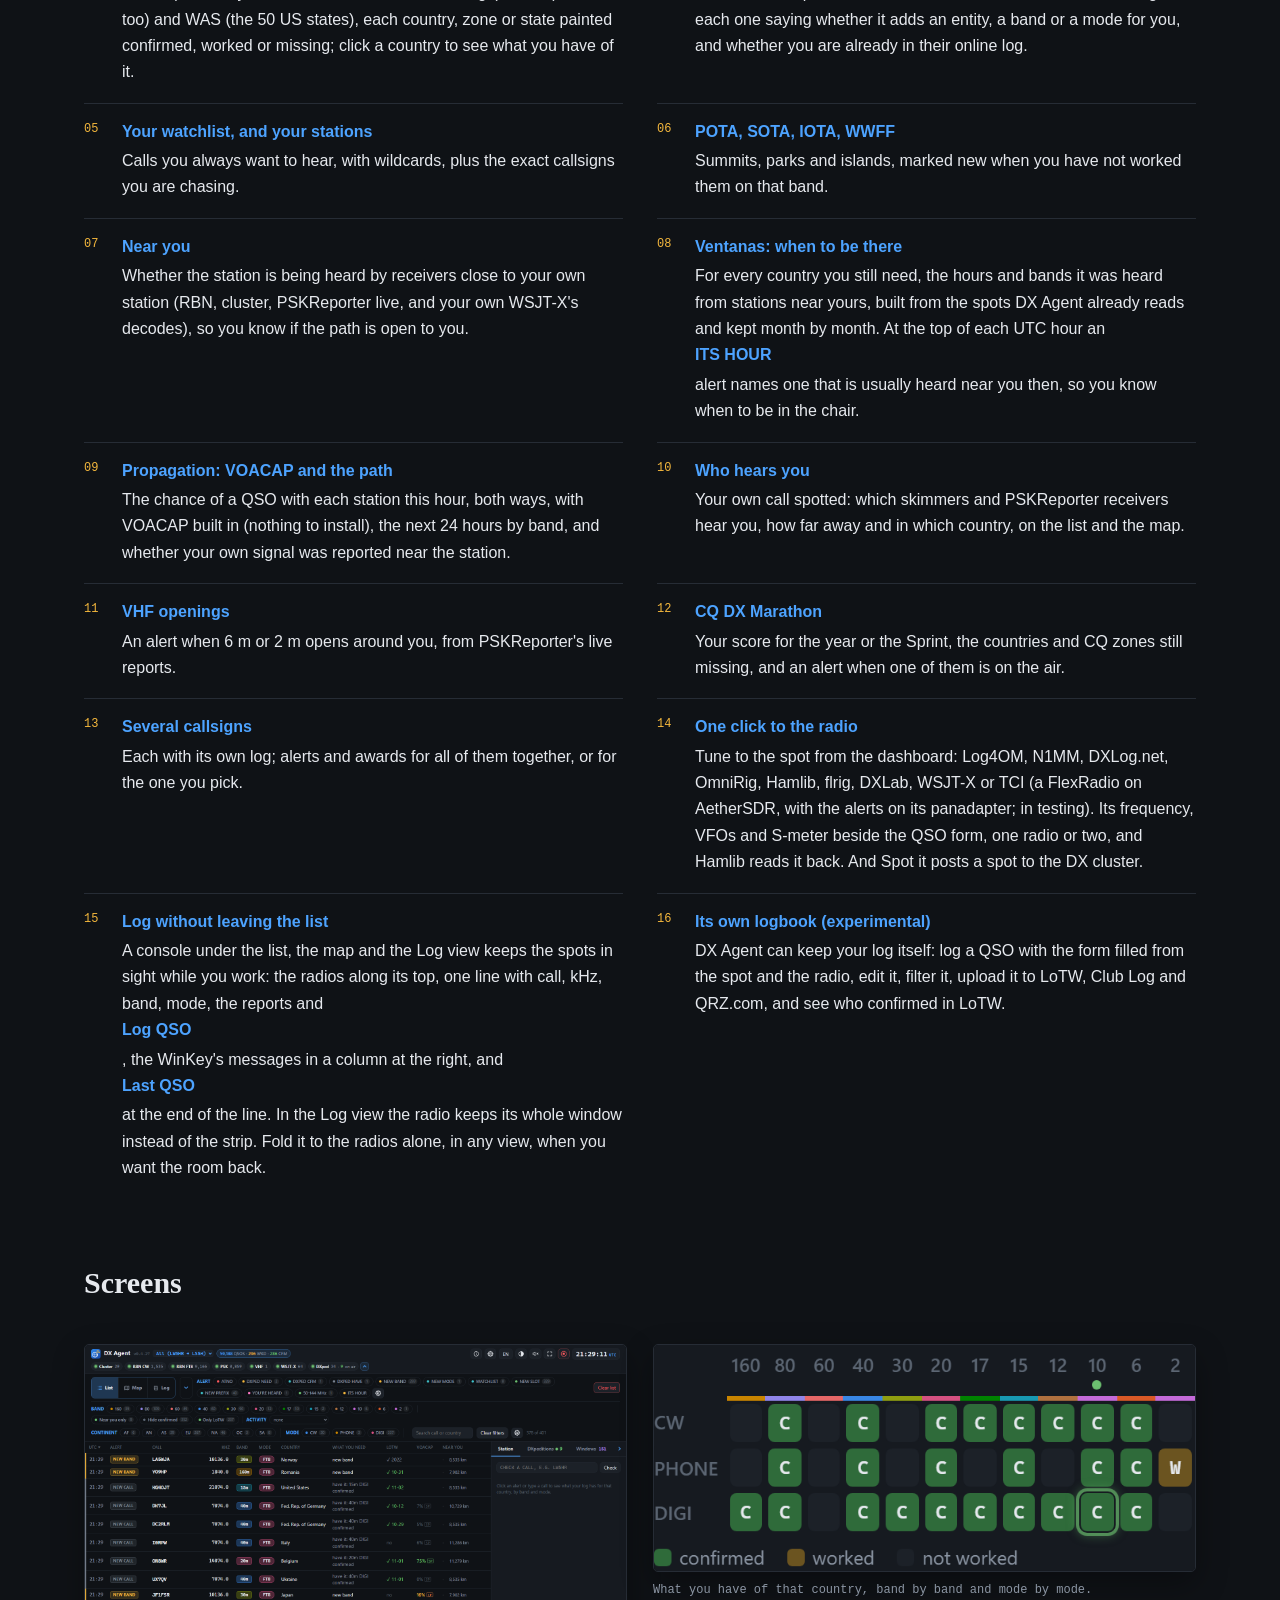
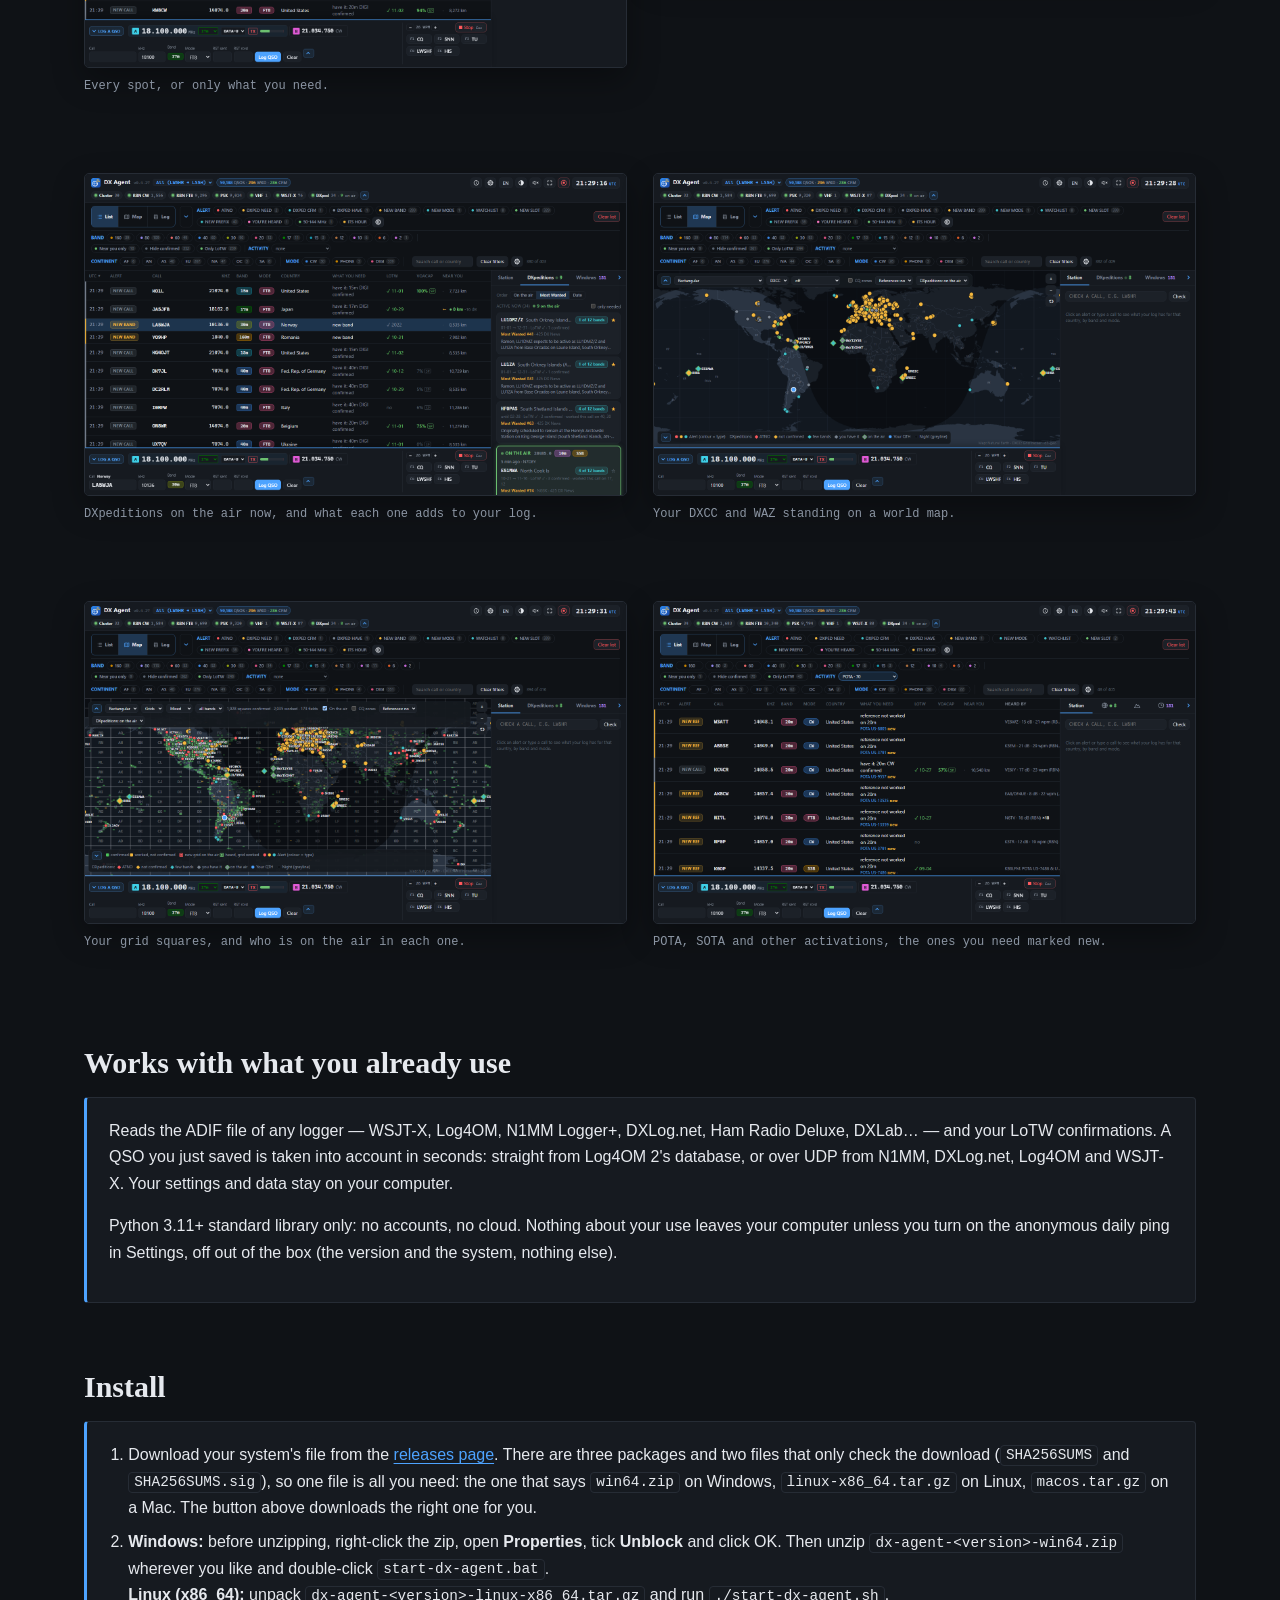
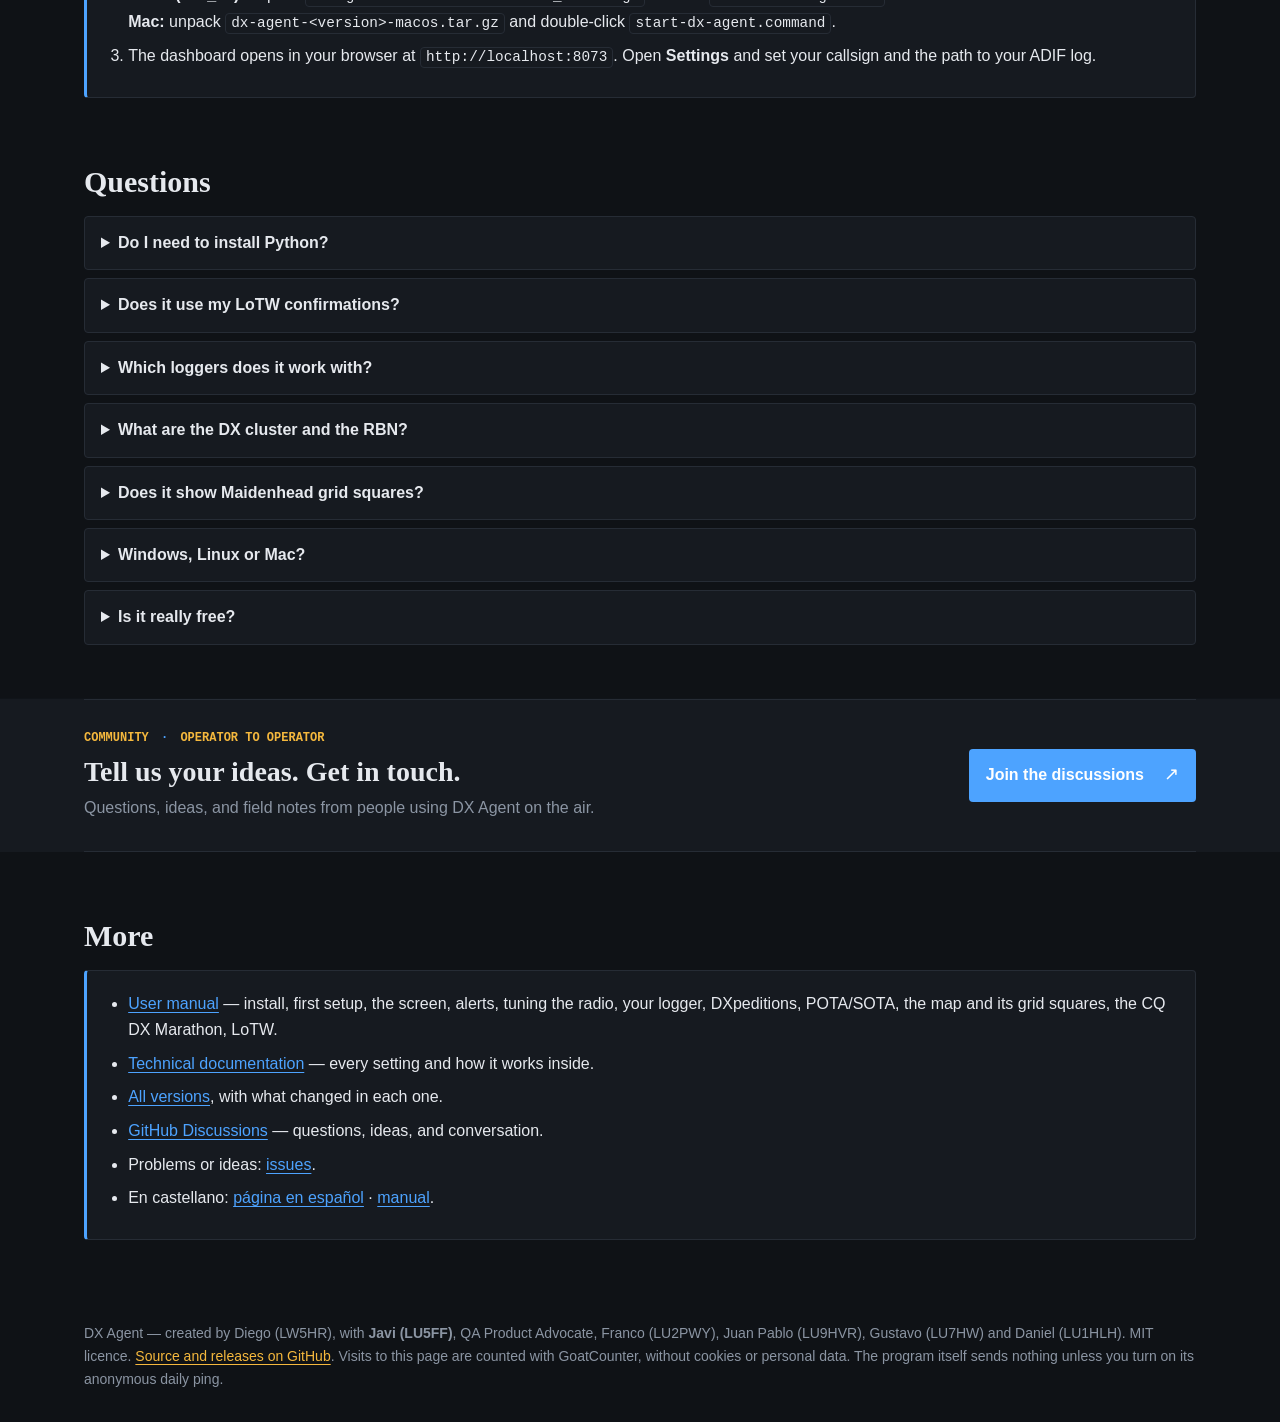
==== commit 54b64fde: "Page: the download button takes the file for your system, and the manual says which one it is The re" ====
--- a/index.html
+++ b/index.html
@@ -10,7 +10,7 @@
 <link rel="alternate" hreflang="es" href="https://lw5hr.github.io/dx-agent-download/es/">
 <link rel="alternate" hreflang="x-default" href="https://lw5hr.github.io/dx-agent-download/">
 <link rel="icon" href="images/list.en.png" type="image/png">
-<link rel="stylesheet" href="style.css?v=6acea93">
+<link rel="stylesheet" href="style.css?v=6e32505">
 <meta property="og:type" content="website">
 <meta property="og:title" content="DX Agent — DX cluster &amp; RBN alerts for what you still need">
 <meta property="og:description" content="Free, open-source DX spot watcher for Windows, Linux and Mac: alerts for the DXCC entities, bands, modes and DXpeditions missing from your log.">
@@ -92,9 +92,17 @@
       air: a new country, a new band or mode, a grid square, a DXpedition that adds something, a park
       or summit you have not worked.</p>
     <div class="cta">
-      <a class="btn" href="https://github.com/lw5hr/dx-agent-download/releases/latest" data-goatcounter-click="download">Download the latest version</a>
+      <a class="btn" href="https://github.com/lw5hr/dx-agent-download/releases/latest"
+         data-download-button
+         data-label-windows="Download for Windows"
+         data-label-macos="Download for macOS"
+         data-label-linux="Download for Linux"
+         data-goatcounter-click="download">Download the latest version</a>
       <a class="btn secondary" href="https://github.com/lw5hr/dx-agent-download/blob/main/MANUAL.en.md">Read the manual</a>
     </div>
+    <p class="download-hint">Downloads <span data-download-file>the package for your system</span>.
+      The releases list has one file per system, plus two that only check the download: you don't
+      need those.</p>
     <p class="hero-meta"><span>Windows · Linux · macOS</span><span>Python included</span><span>Free · MIT</span></p>
   </section>
 
@@ -194,10 +202,15 @@
   <h2>Install</h2>
   <div class="card">
     <ol>
-      <li>Download the latest version from the
-        <a href="https://github.com/lw5hr/dx-agent-download/releases/latest" data-goatcounter-click="download-install">releases page</a>.</li>
-      <li><b>Windows:</b> unzip <code>dx-agent-&lt;version&gt;-win64.zip</code> and double-click
-        <code>start-dx-agent.bat</code>.<br>
+      <li>Download your system's file from the
+        <a href="https://github.com/lw5hr/dx-agent-download/releases/latest" data-goatcounter-click="download-install">releases page</a>.
+        There are three packages and two files that only check the download
+        (<code>SHA256SUMS</code> and <code>SHA256SUMS.sig</code>), so one file is all you need:
+        the one that says <code>win64.zip</code> on Windows, <code>linux-x86_64.tar.gz</code> on
+        Linux, <code>macos.tar.gz</code> on a Mac. The button above downloads the right one for you.</li>
+      <li><b>Windows:</b> before unzipping, right-click the zip, open <b>Properties</b>, tick
+        <b>Unblock</b> and click OK. Then unzip <code>dx-agent-&lt;version&gt;-win64.zip</code>
+        wherever you like and double-click <code>start-dx-agent.bat</code>.<br>
         <b>Linux (x86_64):</b> unpack <code>dx-agent-&lt;version&gt;-linux-x86_64.tar.gz</code> and run
         <code>./start-dx-agent.sh</code>.<br>
         <b>Mac:</b> unpack <code>dx-agent-&lt;version&gt;-macos.tar.gz</code> and double-click
@@ -291,5 +304,6 @@
      The program's anonymous ping, only with ui.telemetry on, counts at /ping/<version>/<system>. -->
 <script data-goatcounter="https://lw5hr.goatcounter.com/count"
         async src="https://gc.zgo.at/count.js"></script>
+<script src="download.js?v=2077093" defer></script>
 </body>
 </html>
--- a/style.css
+++ b/style.css
@@ -47,6 +47,7 @@
 .btn:hover { color: var(--accent-text); filter: brightness(1.12); }
 .btn.secondary { background: transparent; color: var(--text); border-color: var(--line); }
 .btn.secondary:hover { border-color: var(--accent); color: var(--accent); filter: none; }
+.download-hint { color: var(--muted); font: 12px/1.6 var(--mono); margin: 0 0 18px; max-width: 70ch; }
 .hero-meta { display: flex; flex-wrap: wrap; gap: 8px 20px; color: var(--muted); font: 12px/1.5 var(--mono); margin: 0; }
 .hero-meta span + span::before { content: "/"; color: var(--signal); margin-right: 20px; }
 
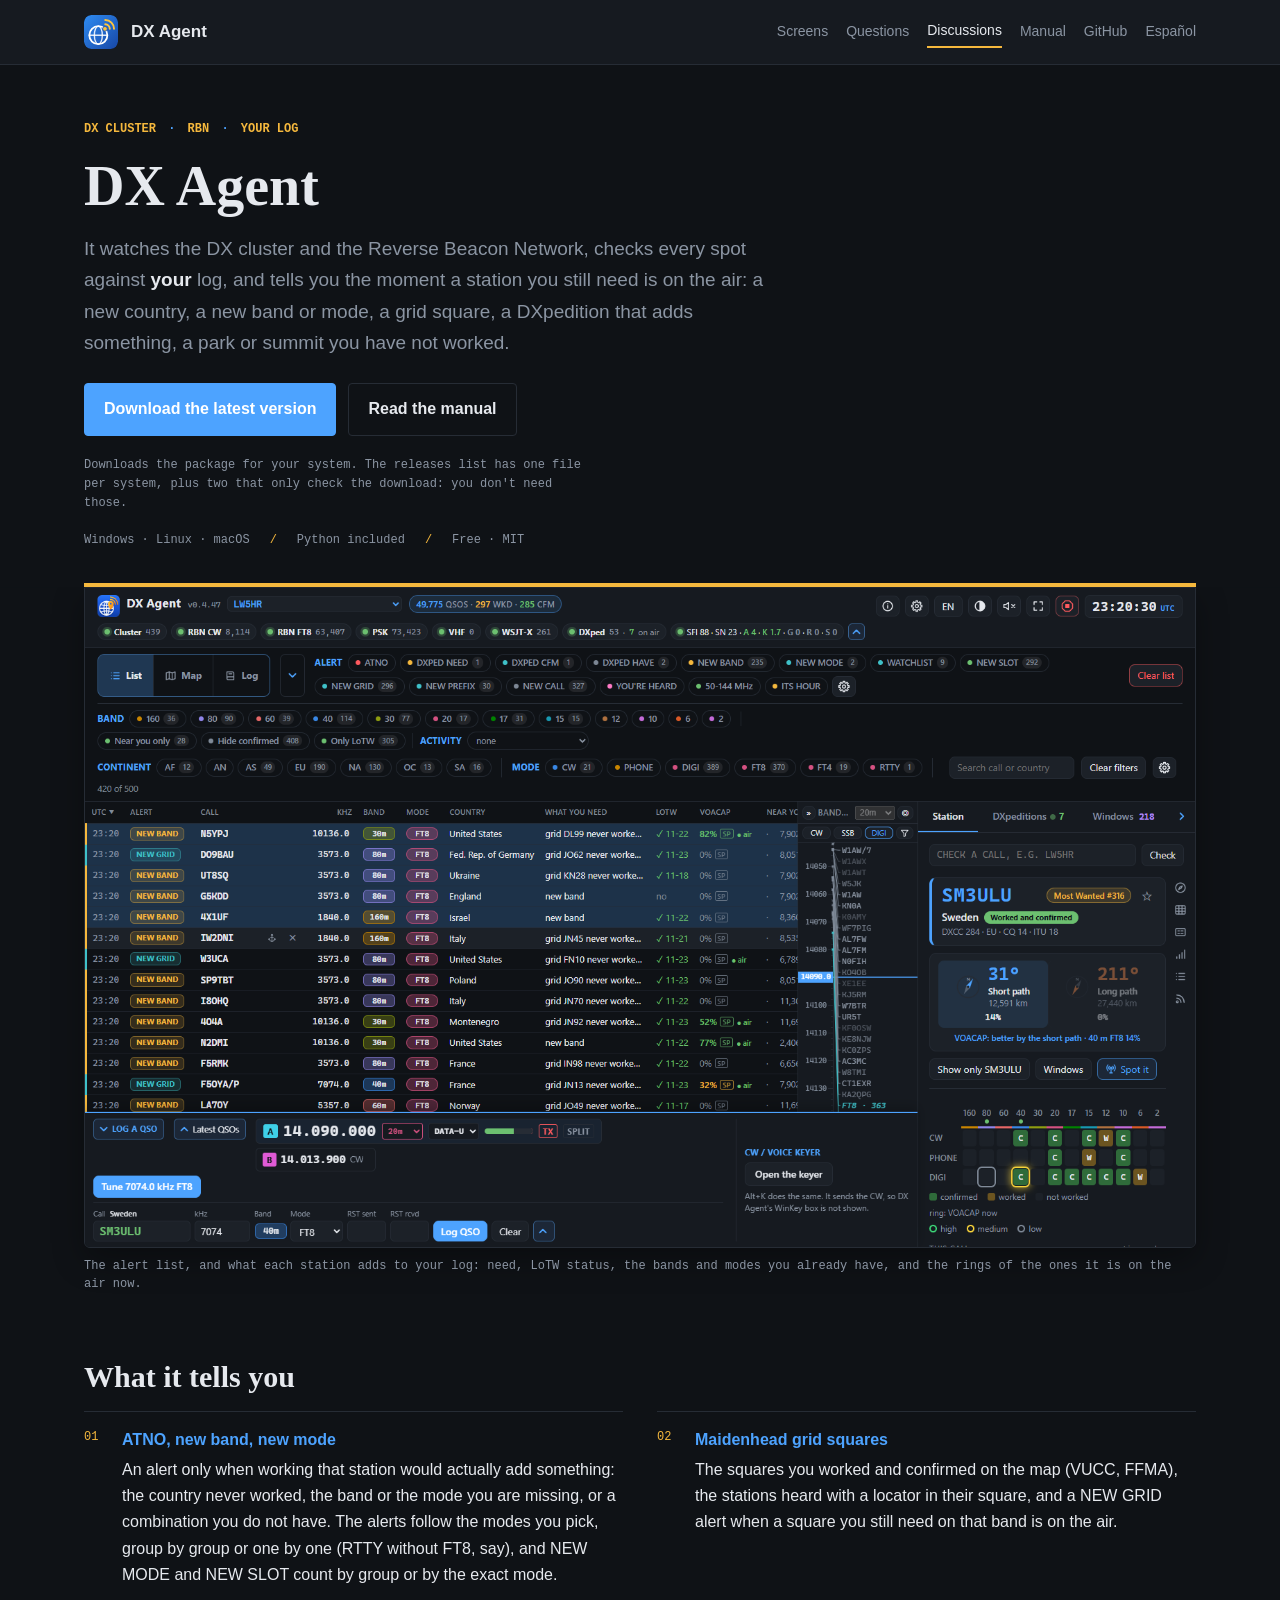
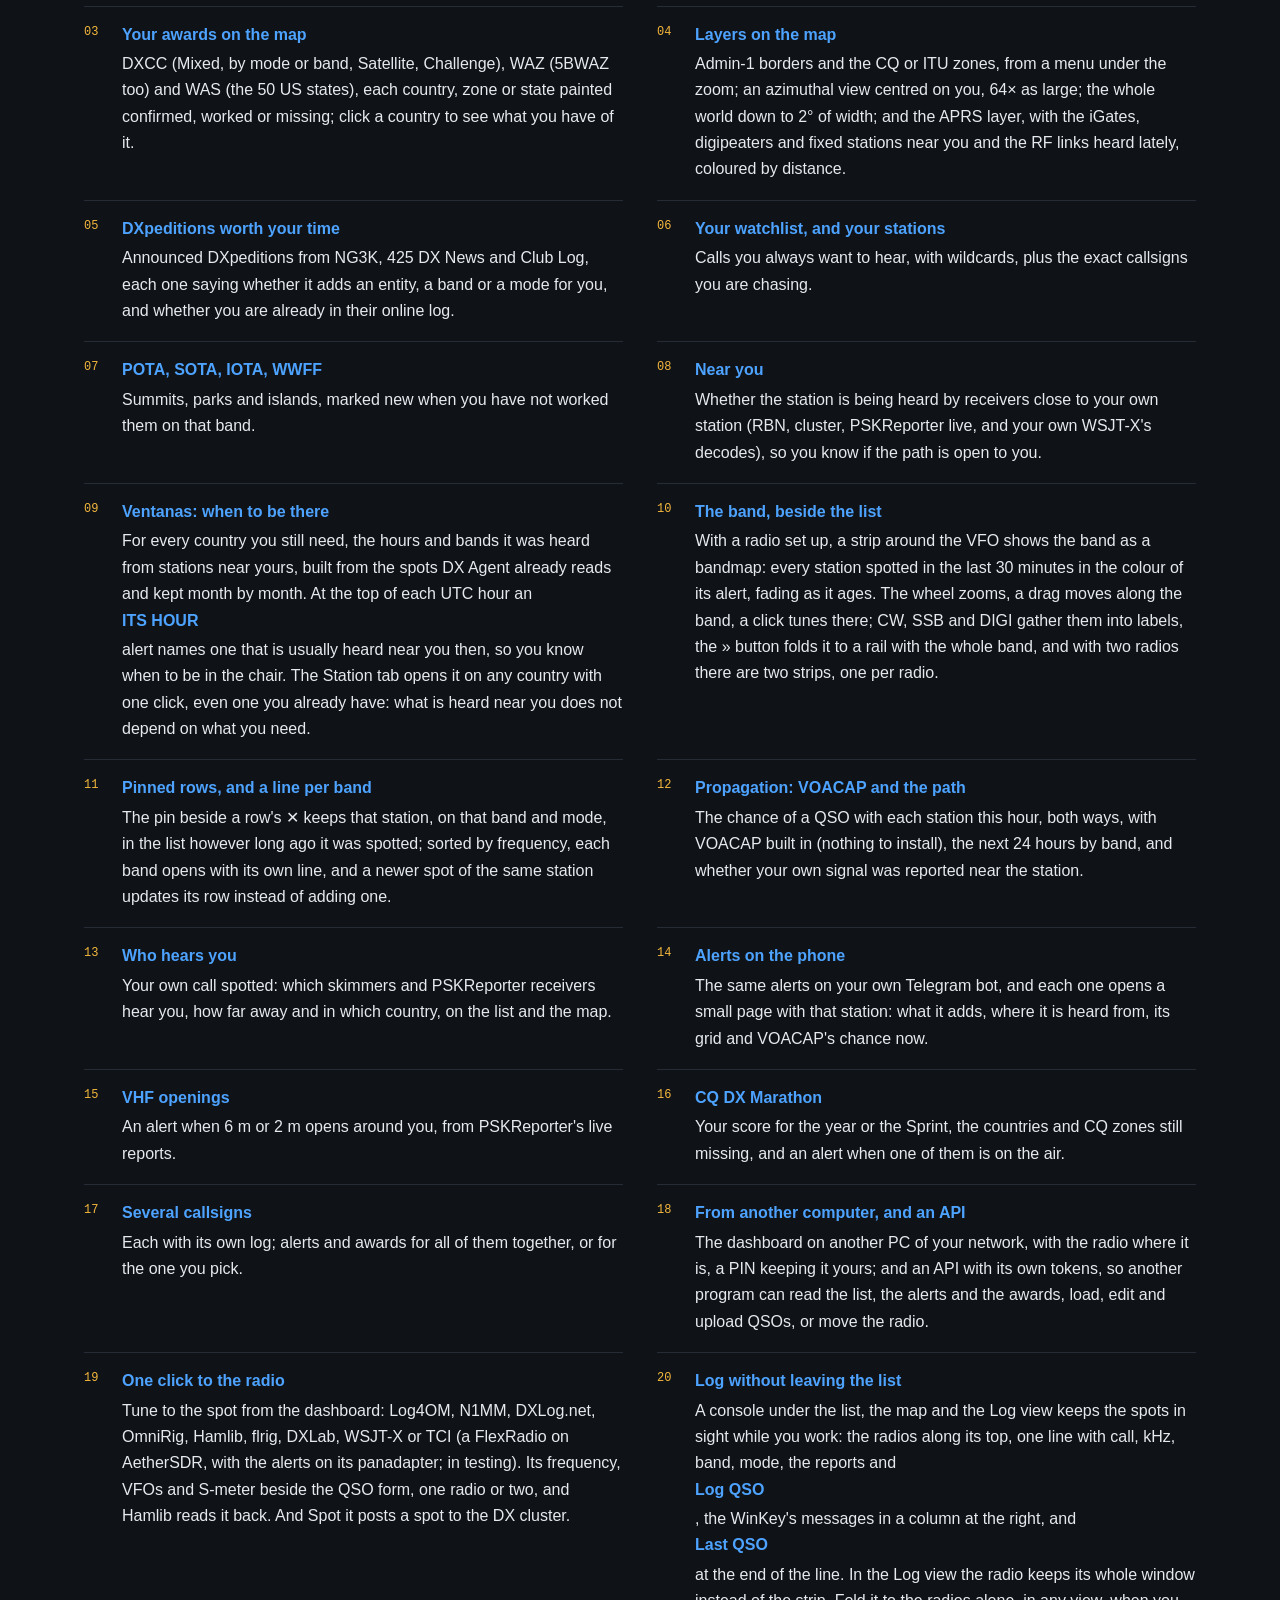
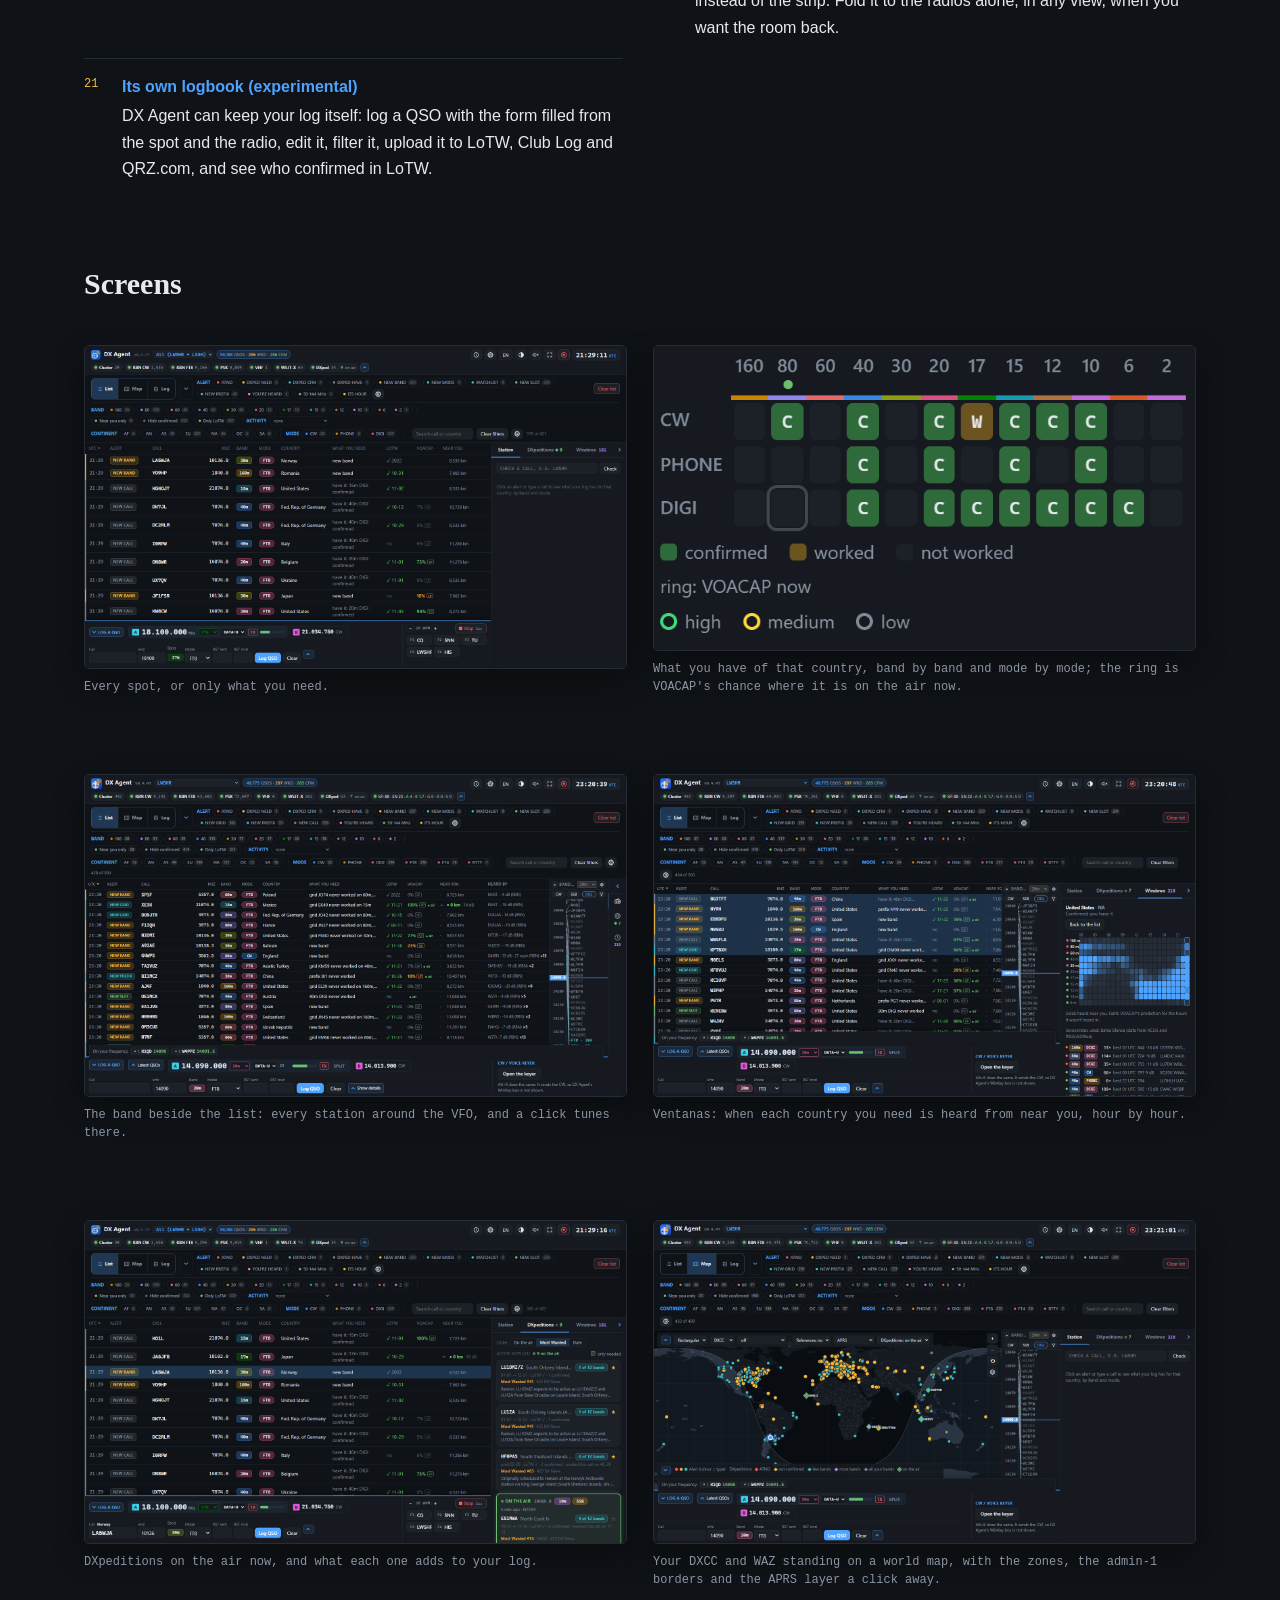
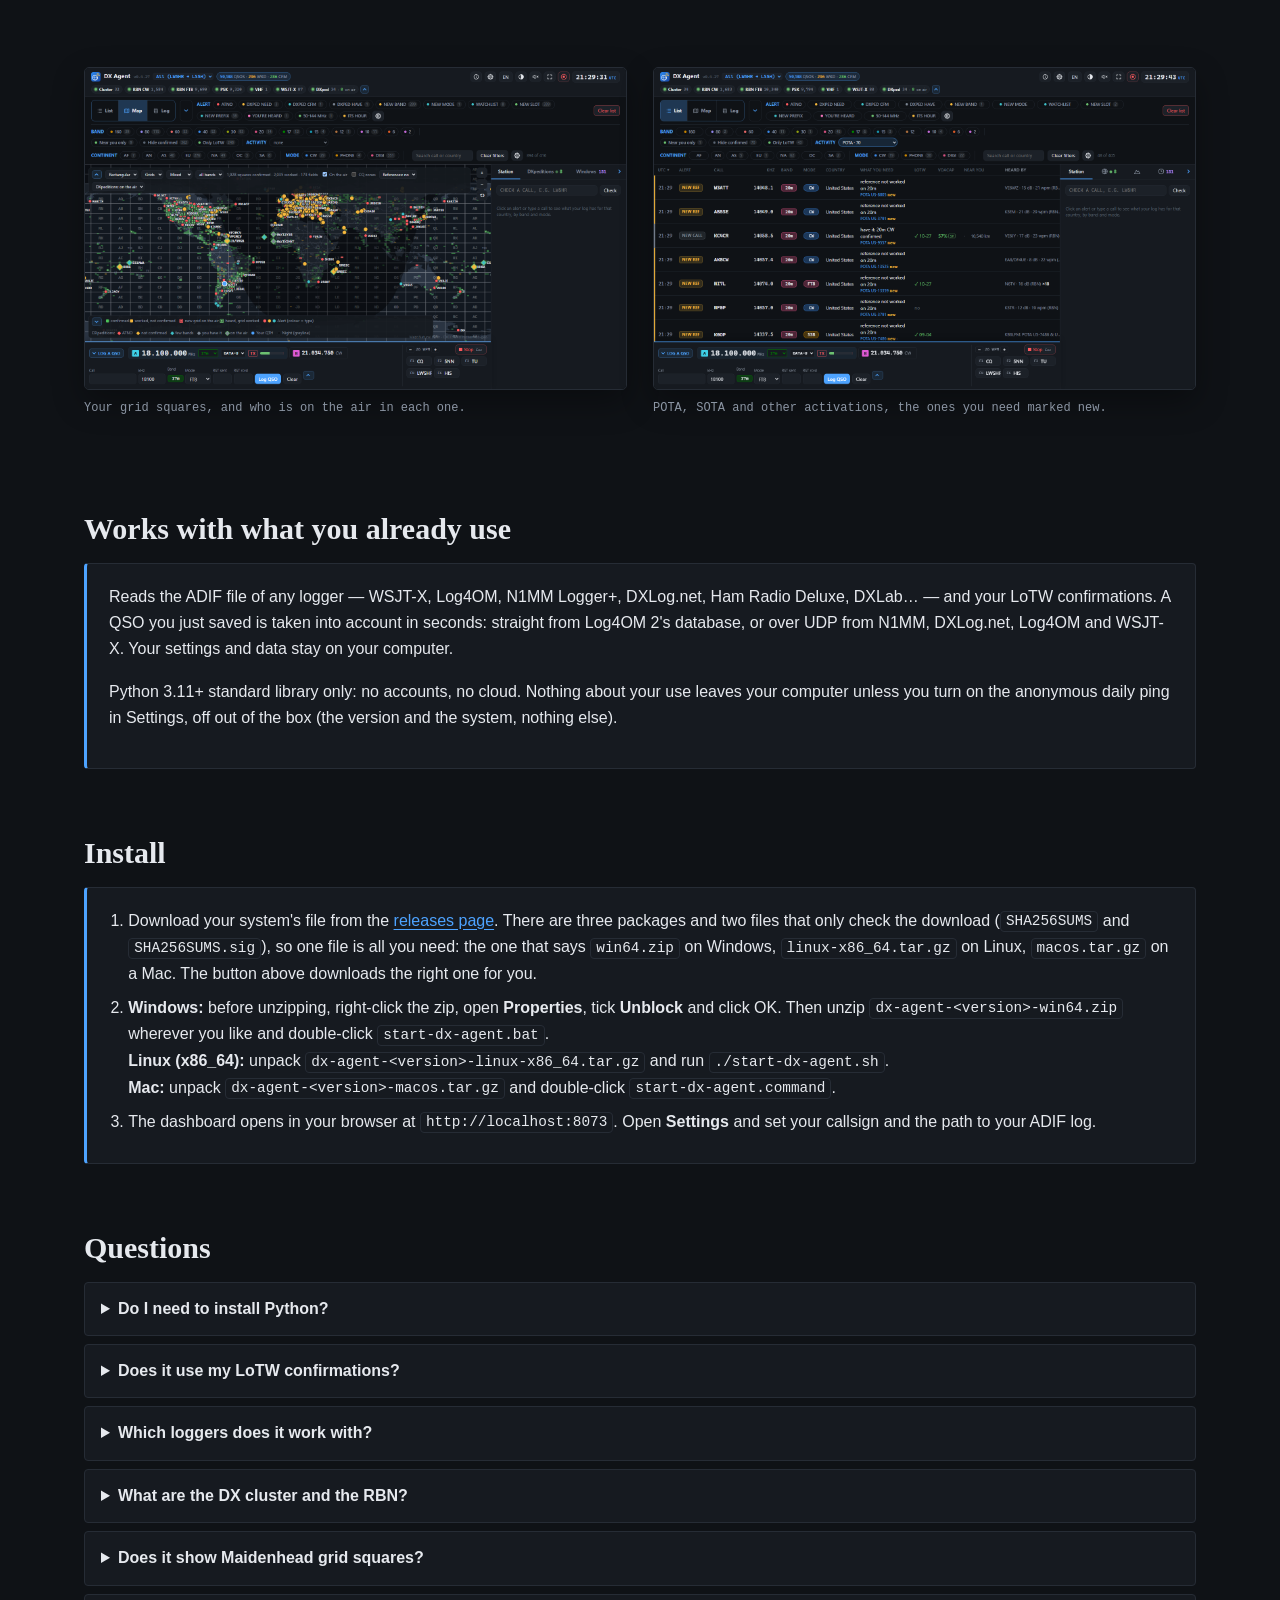
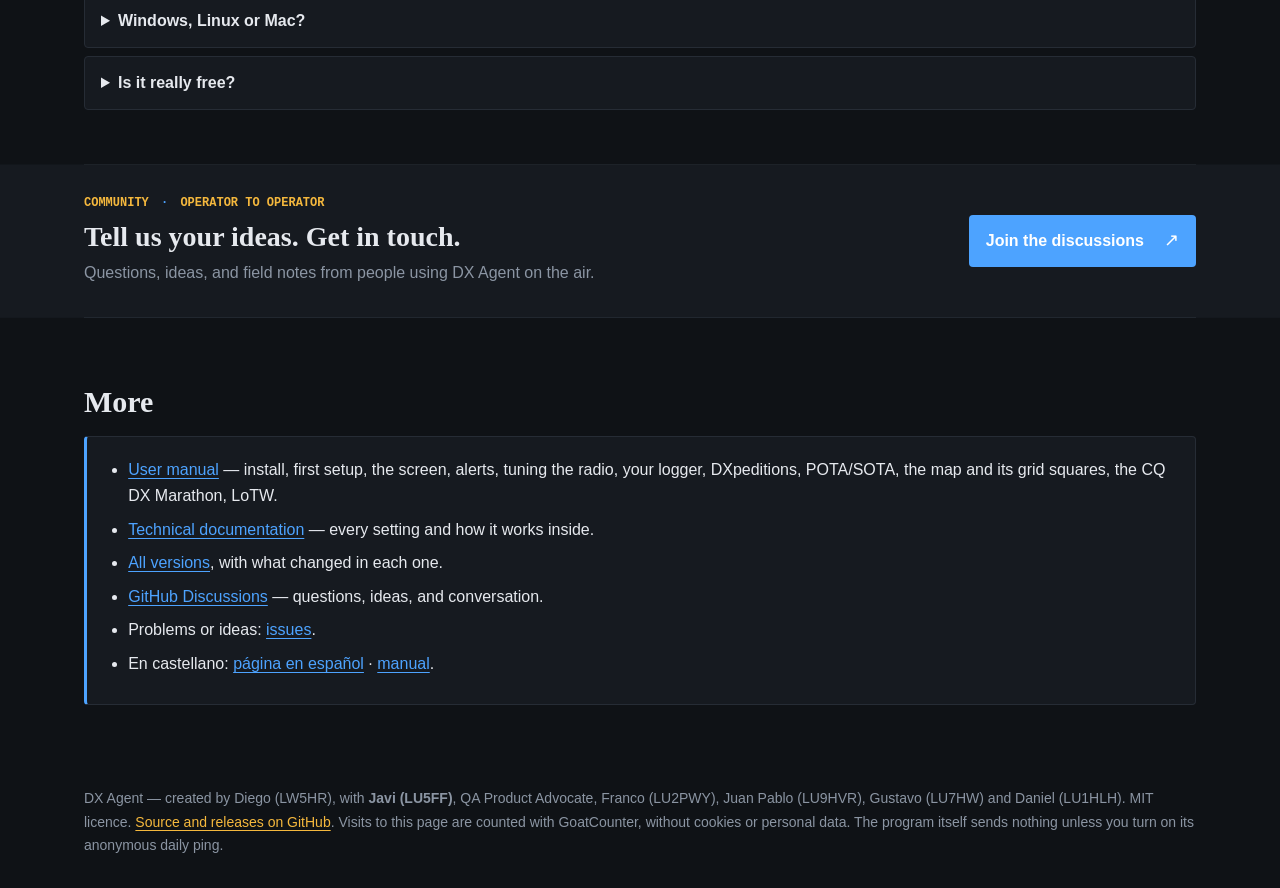
==== commit 6cd5b4d9: "Page: the screens now show the bandmap and Ventanas, next to the list, the grid, the DXpeditions, th" ====
--- a/index.html
+++ b/index.html
@@ -33,7 +33,7 @@
   "description": "Watches the DX cluster and the Reverse Beacon Network, compares every spot against your ADIF log, and alerts you when a station you still need is on the air.",
   "url": "https://lw5hr.github.io/dx-agent-download/",
   "downloadUrl": "https://github.com/lw5hr/dx-agent-download/releases/latest",
-  "softwareVersion": "0.4.44",
+  "softwareVersion": "0.4.47",
   "inLanguage": ["en", "es"],
   "license": "https://opensource.org/licenses/MIT",
   "isAccessibleForFree": true,
@@ -107,22 +107,27 @@
   </section>
 
   <figure>
-    <img src="images/station.en.png" alt="DX Agent: the alert list with a station picked, and the Station tab showing what you have of that country by band and mode, its LoTW status, the beam headings and a one-click Log QSO" width="1000" loading="eager">
-    <figcaption>The alert list, and what each station adds to your log: need, LoTW status and the
-      bands and modes you already have.</figcaption>
+    <img src="images/station.en.png" alt="DX Agent: the alert list with a station picked, and the Station tab showing what you have of that country by band and mode, its LoTW status, the beam headings, the watchlist star by the call and the Windows and Spot it buttons" width="1000" loading="eager">
+    <figcaption>The alert list, and what each station adds to your log: need, LoTW status, the
+      bands and modes you already have, and the rings of the ones it is on the air now.</figcaption>
   </figure>
 
   <h2>What it tells you</h2>
   <ul class="features">
     <li><b>ATNO, new band, new mode</b> An alert only when working that station would actually add
       something: the country never worked, the band or the mode you are missing, or a combination
-      you do not have.</li>
+      you do not have. The alerts follow the modes you pick, group by group or one by one (RTTY
+      without FT8, say), and NEW MODE and NEW SLOT count by group or by the exact mode.</li>
     <li><b>Maidenhead grid squares</b> The squares you worked and confirmed on the map (VUCC,
       FFMA), the stations heard with a locator in their square, and a NEW GRID alert when a square
       you still need on that band is on the air.</li>
     <li><b>Your awards on the map</b> DXCC (Mixed, by mode or band, Satellite, Challenge), WAZ
       (5BWAZ too) and WAS (the 50 US states), each country, zone or state painted confirmed, worked
       or missing; click a country to see what you have of it.</li>
+    <li><b>Layers on the map</b> Admin-1 borders and the CQ or ITU zones, from a menu under the zoom;
+      an azimuthal view centred on you, 64× as large; the whole world down to 2° of width; and the
+      APRS layer, with the iGates, digipeaters and fixed stations near you and the RF links heard
+      lately, coloured by distance.</li>
     <li><b>DXpeditions worth your time</b> Announced DXpeditions from NG3K, 425 DX News and Club Log,
       each one saying whether it adds an entity, a band or a mode for you, and whether you are
       already in their online log.</li>
@@ -136,18 +141,35 @@
     <li><b>Ventanas: when to be there</b> For every country you still need, the hours and bands it was
       heard from stations near yours, built from the spots DX Agent already reads and kept month by
       month. At the top of each UTC hour an <b>ITS HOUR</b> alert names one that is usually heard near
-      you then, so you know when to be in the chair.</li>
+      you then, so you know when to be in the chair. The Station tab opens it on any country with one
+      click, even one you already have: what is heard near you does not depend on what you need.</li>
+    <li><b>The band, beside the list</b> With a radio set up, a strip around the VFO shows the band
+      as a bandmap: every station spotted in the last 30 minutes in the colour of its
+      alert, fading as it ages. The wheel zooms, a drag moves along the band, a click tunes there;
+      CW, SSB and DIGI gather them into labels, the » button folds it to a rail with the whole band,
+      and with two radios there are two strips, one per radio.</li>
+    <li><b>Pinned rows, and a line per band</b> The pin beside a row's ✕ keeps that station, on
+      that band and mode, in the list however long ago it was spotted; sorted by frequency, each band
+      opens with its own line, and a newer spot of the same station updates its row instead of adding
+      one.</li>
     <li><b>Propagation: VOACAP and the path</b> The chance of a QSO with each station this hour, both
       ways, with VOACAP built in (nothing to install), the next 24 hours by band, and whether your
       own signal was reported near the station.</li>
     <li><b>Who hears you</b> Your own call spotted: which skimmers and PSKReporter receivers hear
       you, how far away and in which country, on the list and the map.</li>
+    <li><b>Alerts on the phone</b> The same alerts on your own Telegram bot, and each one opens a
+      small page with that station: what it adds, where it is heard from, its grid and VOACAP's
+      chance now.</li>
     <li><b>VHF openings</b> An alert when 6 m or 2 m opens around you, from PSKReporter's live
       reports.</li>
     <li><b>CQ DX Marathon</b> Your score for the year or the Sprint, the countries and CQ zones still
       missing, and an alert when one of them is on the air.</li>
     <li><b>Several callsigns</b> Each with its own log; alerts and awards for all of them together,
       or for the one you pick.</li>
+    <li><b>From another computer, and an API</b> The dashboard on another PC of your network, with
+      the radio where it is, a PIN keeping it yours; and an API with its own tokens, so another
+      program can read the list, the alerts and the awards, load, edit and upload QSOs, or move the
+      radio.</li>
     <li><b>One click to the radio</b> Tune to the spot from the dashboard: Log4OM, N1MM, DXLog.net,
       OmniRig, Hamlib, flrig, DXLab, WSJT-X or TCI (a FlexRadio on AetherSDR, with the alerts on its
       panadapter; in testing). Its frequency, VFOs and S-meter beside the QSO form, one radio or two,
@@ -169,16 +191,26 @@
       <figcaption>Every spot, or only what you need.</figcaption>
     </figure>
     <figure>
-      <img src="images/grid-onair.en.png" alt="DX Agent: the band and mode grid, with a green ring on the band where the station is on the air now" loading="lazy">
-      <figcaption>What you have of that country, band by band and mode by mode.</figcaption>
+      <img src="images/grid-onair.en.png" alt="DX Agent: the band and mode grid, with a green ring on the band where the station is on the air now, and the legend of the ring's colours" loading="lazy">
+      <figcaption>What you have of that country, band by band and mode by mode; the ring is
+        VOACAP's chance where it is on the air now.</figcaption>
+    </figure>
+    <figure>
+      <img src="images/bandmap.en.png" alt="DX Agent: the alert list with the bandmap strip at its right, the stations around the VFO on the radio's band, with the CW, SSB and DIGI labels" loading="lazy">
+      <figcaption>The band beside the list: every station around the VFO, and a click tunes there.</figcaption>
+    </figure>
+    <figure>
+      <img src="images/ventanas.en.png" alt="DX Agent: the Ventanas tab with a country opened, its 24 hours by band and mode, the hours heard near you and the ones VOACAP fills in" loading="lazy">
+      <figcaption>Ventanas: when each country you need is heard from near you, hour by hour.</figcaption>
     </figure>
     <figure>
       <img src="images/dxpeditions.en.png" alt="DX Agent: the DXpeditions tab, with the ones on the air now and what each adds to the log" loading="lazy">
       <figcaption>DXpeditions on the air now, and what each one adds to your log.</figcaption>
     </figure>
     <figure>
-      <img src="images/map.en.png" alt="DX Agent: the world map with the alerts, the DXpeditions on the air, your own station and the night side" loading="lazy">
-      <figcaption>Your DXCC and WAZ standing on a world map.</figcaption>
+      <img src="images/map.en.png" alt="DX Agent: the world map with the alerts, the DXpeditions on the air, your own station and the night side, and the menu of the map's layers" loading="lazy">
+      <figcaption>Your DXCC and WAZ standing on a world map, with the zones, the admin-1 borders
+        and the APRS layer a click away.</figcaption>
     </figure>
     <figure>
       <img src="images/grids.en.png" alt="DX Agent: the map's Grids view, with the grid squares worked and confirmed and the stations on the air in their square" loading="lazy">
